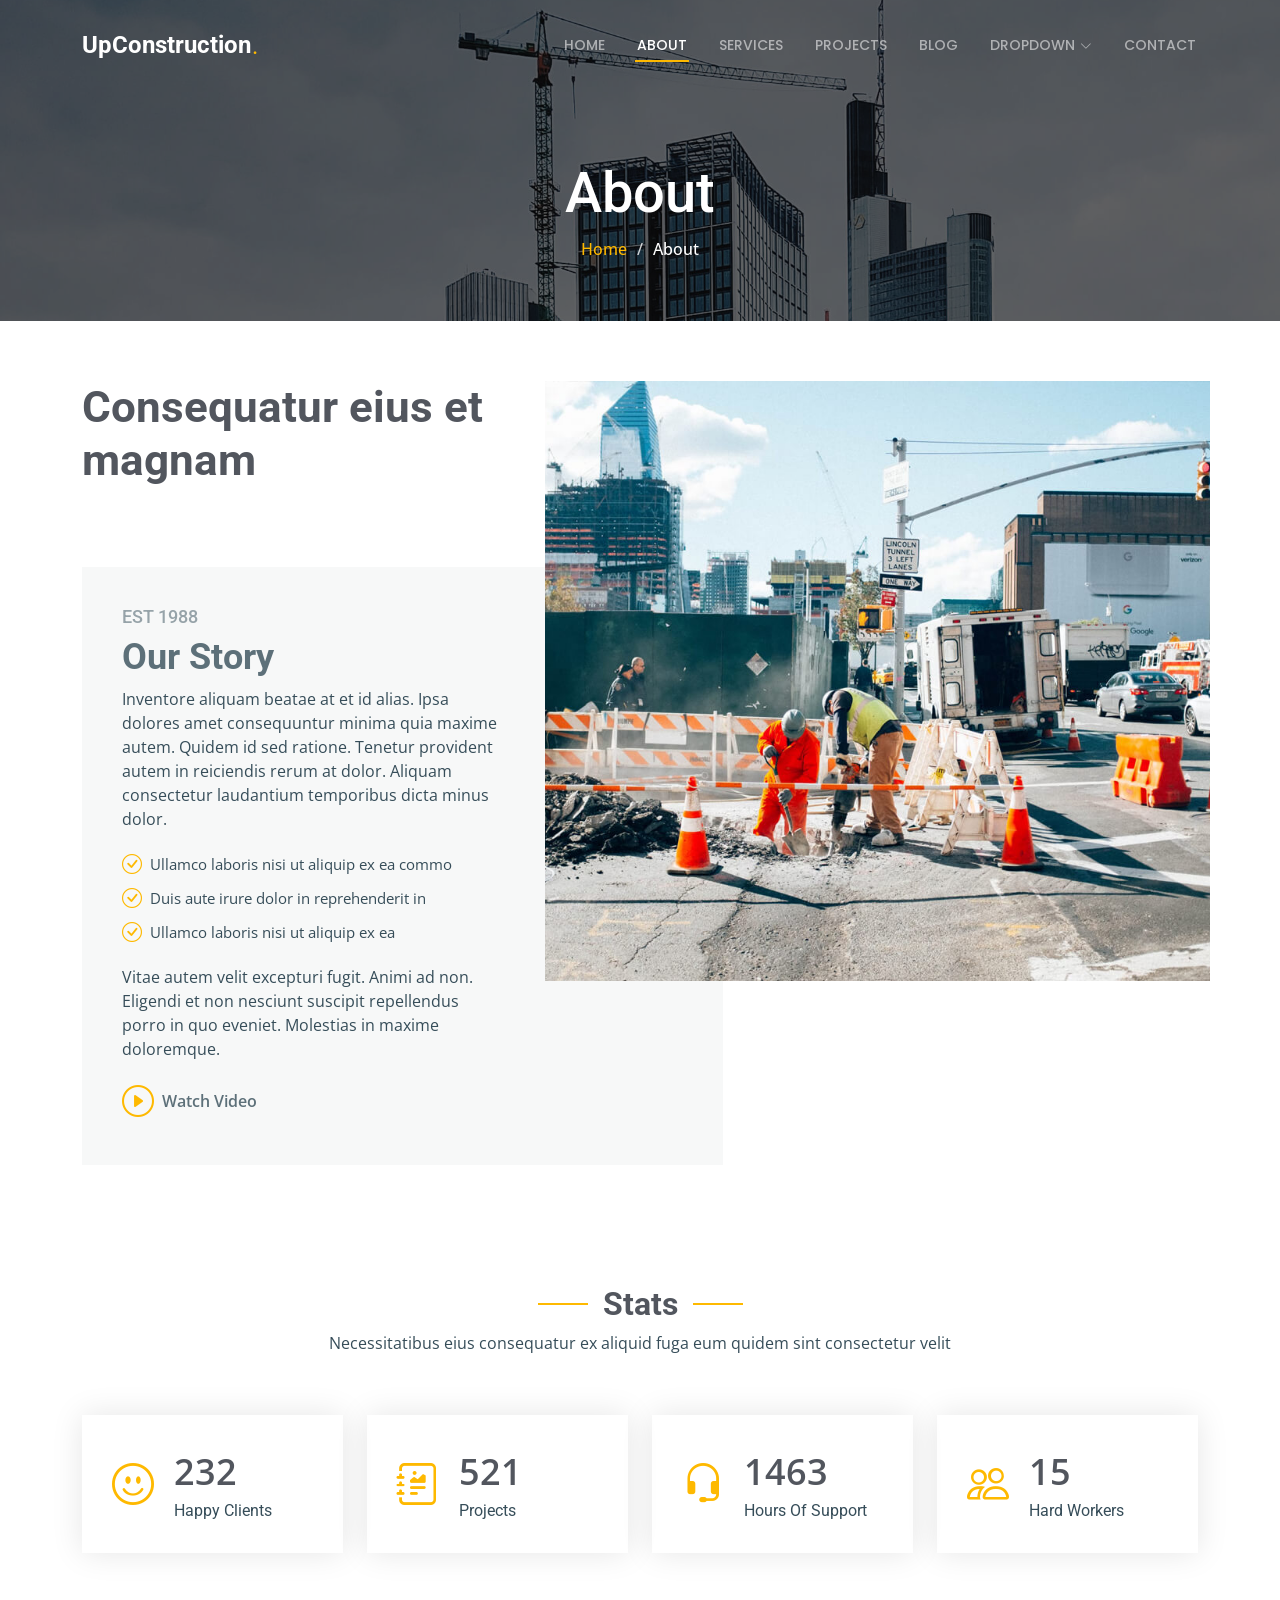
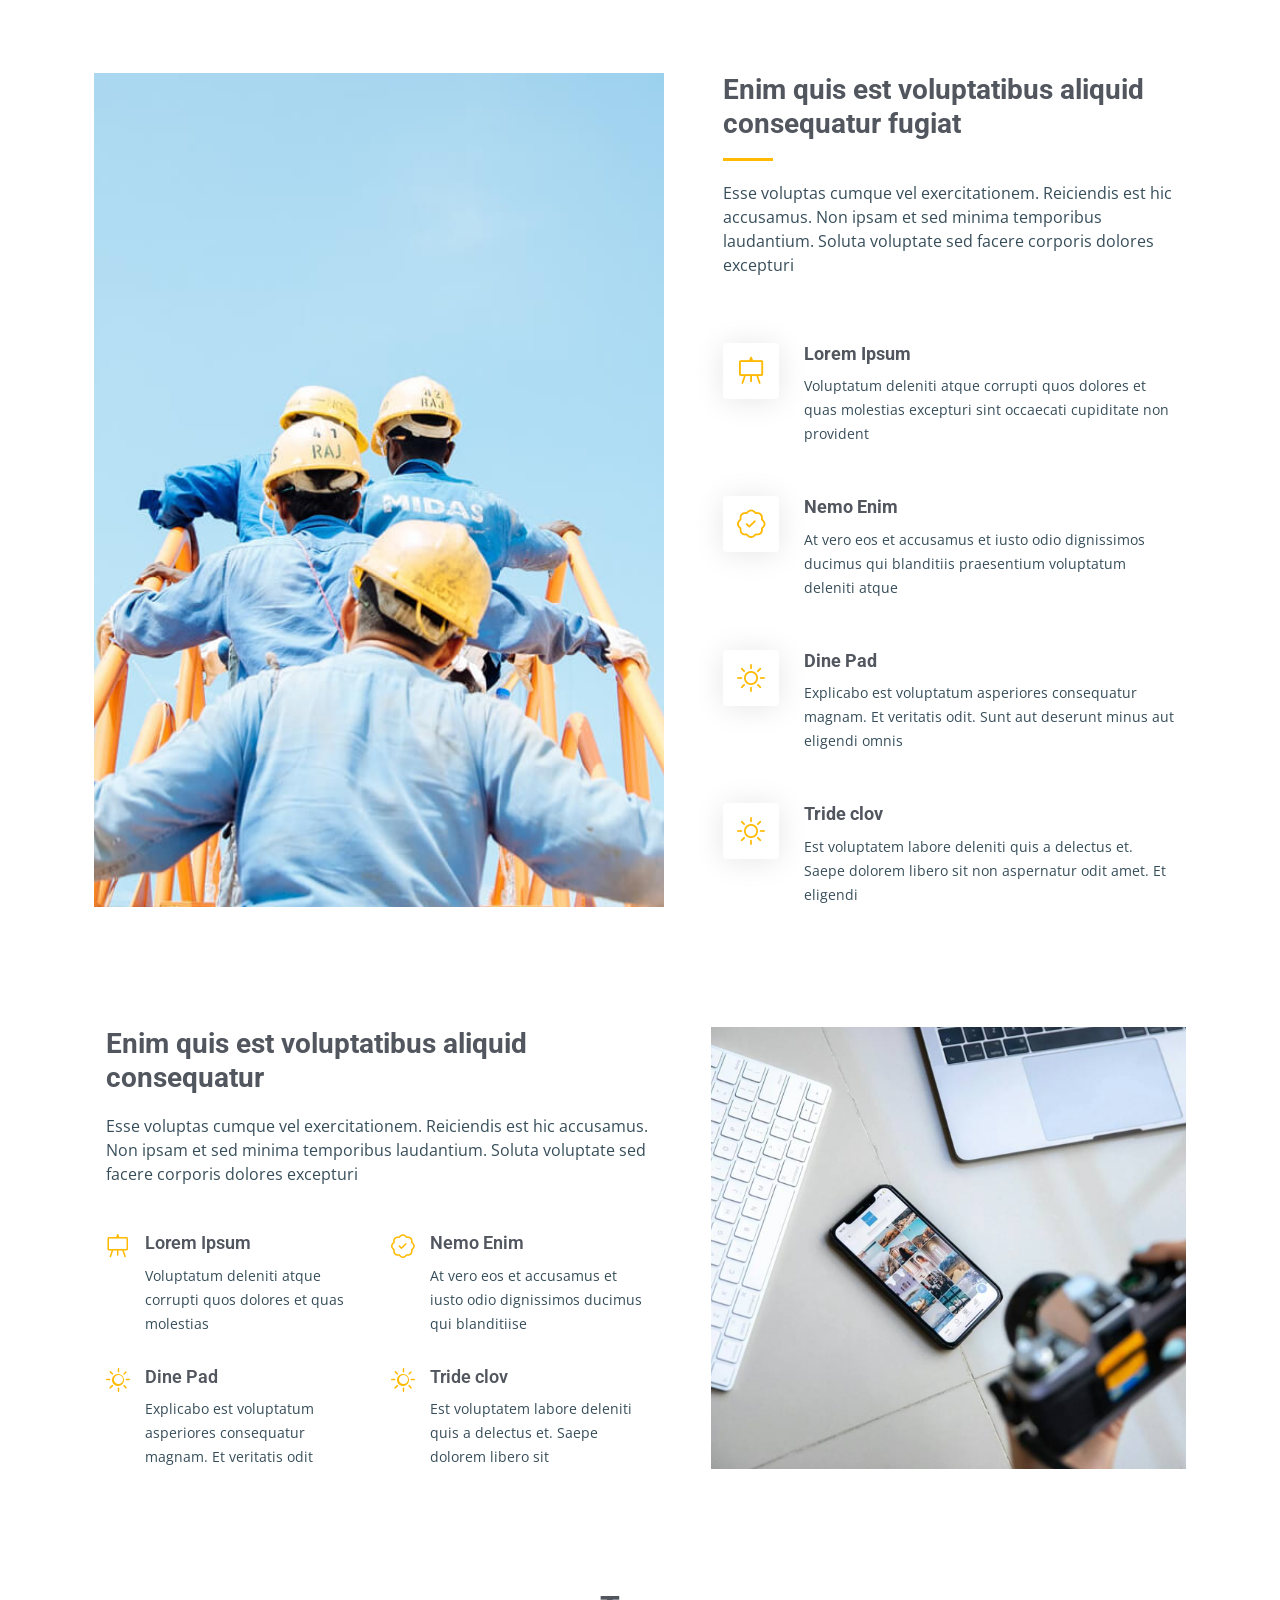
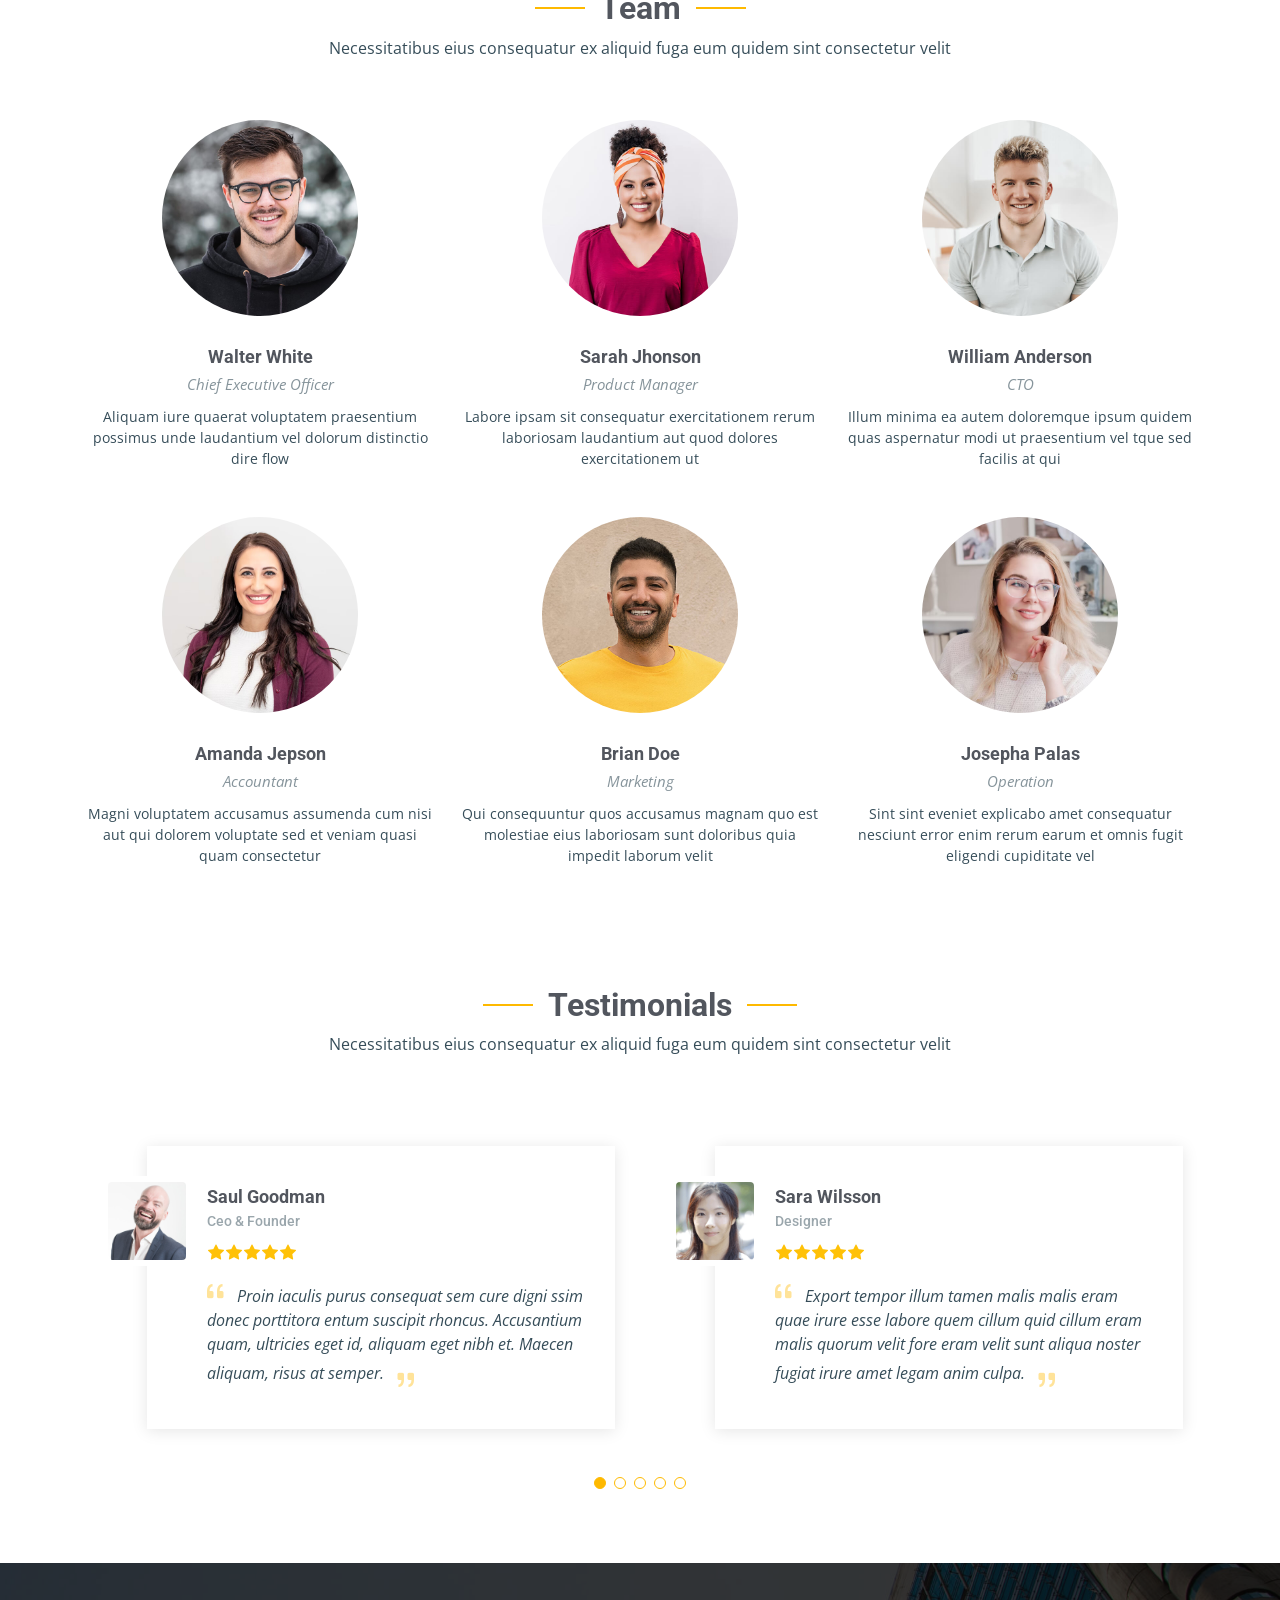
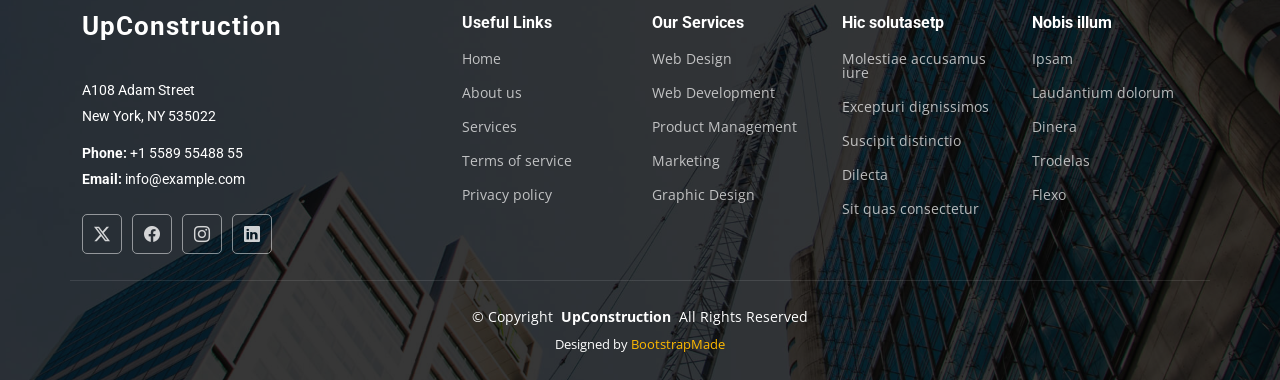
==== about.html @ bf5fe5ff "commit" ====
<!DOCTYPE html>
<html lang="en">

<head>
  <meta charset="utf-8">
  <meta content="width=device-width, initial-scale=1.0" name="viewport">
  <title>About - UpConstruction Bootstrap Template</title>
  <meta name="description" content="">
  <meta name="keywords" content="">

  <!-- Favicons -->
  <link href="assets/img/favicon.png" rel="icon">
  <link href="assets/img/apple-touch-icon.png" rel="apple-touch-icon">

  <!-- Fonts -->
  <link href="https://fonts.googleapis.com" rel="preconnect">
  <link href="https://fonts.gstatic.com" rel="preconnect" crossorigin>
  <link href="https://fonts.googleapis.com/css2?family=Roboto:ital,wght@0,100;0,300;0,400;0,500;0,700;0,900;1,100;1,300;1,400;1,500;1,700;1,900&family=Open+Sans:ital,wght@0,300;0,400;0,500;0,600;0,700;0,800;1,300;1,400;1,500;1,600;1,700;1,800&family=Poppins:ital,wght@0,100;0,200;0,300;0,400;0,500;0,600;0,700;0,800;0,900;1,100;1,200;1,300;1,400;1,500;1,600;1,700;1,800;1,900&display=swap" rel="stylesheet">

  <!-- Vendor CSS Files -->
  <link href="assets/vendor/bootstrap/css/bootstrap.min.css" rel="stylesheet">
  <link href="assets/vendor/bootstrap-icons/bootstrap-icons.css" rel="stylesheet">
  <link href="assets/vendor/aos/aos.css" rel="stylesheet">
  <link href="assets/vendor/fontawesome-free/css/all.min.css" rel="stylesheet">
  <link href="assets/vendor/glightbox/css/glightbox.min.css" rel="stylesheet">
  <link href="assets/vendor/swiper/swiper-bundle.min.css" rel="stylesheet">

  <!-- Main CSS File -->
  <link href="assets/css/main.css" rel="stylesheet">

  <!-- =======================================================
  * Template Name: UpConstruction
  * Template URL: https://bootstrapmade.com/upconstruction-bootstrap-construction-website-template/
  * Updated: Aug 07 2024 with Bootstrap v5.3.3
  * Author: BootstrapMade.com
  * License: https://bootstrapmade.com/license/
  ======================================================== -->
</head>

<body class="about-page">

  <header id="header" class="header d-flex align-items-center fixed-top">
    <div class="container-fluid container-xl position-relative d-flex align-items-center justify-content-between">

      <a href="index.html" class="logo d-flex align-items-center">
        <!-- Uncomment the line below if you also wish to use an image logo -->
        <!-- <img src="assets/img/logo.png" alt=""> -->
        <h1 class="sitename">UpConstruction</h1> <span>.</span>
      </a>

      <nav id="navmenu" class="navmenu">
        <ul>
          <li><a href="index.html">Home</a></li>
          <li><a href="about.html" class="active">About</a></li>
          <li><a href="services.html">Services</a></li>
          <li><a href="projects.html">Projects</a></li>
          <li><a href="blog.html">Blog</a></li>
          <li class="dropdown"><a href="#"><span>Dropdown</span> <i class="bi bi-chevron-down toggle-dropdown"></i></a>
            <ul>
              <li><a href="#">Dropdown 1</a></li>
              <li class="dropdown"><a href="#"><span>Deep Dropdown</span> <i class="bi bi-chevron-down toggle-dropdown"></i></a>
                <ul>
                  <li><a href="#">Deep Dropdown 1</a></li>
                  <li><a href="#">Deep Dropdown 2</a></li>
                  <li><a href="#">Deep Dropdown 3</a></li>
                  <li><a href="#">Deep Dropdown 4</a></li>
                  <li><a href="#">Deep Dropdown 5</a></li>
                </ul>
              </li>
              <li><a href="#">Dropdown 2</a></li>
              <li><a href="#">Dropdown 3</a></li>
              <li><a href="#">Dropdown 4</a></li>
            </ul>
          </li>
          <li><a href="contact.html">Contact</a></li>
        </ul>
        <i class="mobile-nav-toggle d-xl-none bi bi-list"></i>
      </nav>

    </div>
  </header>

  <main class="main">

    <!-- Page Title -->
    <div class="page-title dark-background" style="background-image: url(assets/img/page-title-bg.jpg);">
      <div class="container position-relative">
        <h1>About</h1>
        <nav class="breadcrumbs">
          <ol>
            <li><a href="index.html">Home</a></li>
            <li class="current">About</li>
          </ol>
        </nav>
      </div>
    </div><!-- End Page Title -->

    <!-- About Section -->
    <section id="about" class="about section">

      <div class="container">

        <div class="row position-relative">

          <div class="col-lg-7 about-img" data-aos="zoom-out" data-aos-delay="200"><img src="assets/img/about.jpg"></div>

          <div class="col-lg-7" data-aos="fade-up" data-aos-delay="100">
            <h2 class="inner-title">Consequatur eius et magnam</h2>
            <div class="our-story">
              <h4>Est 1988</h4>
              <h3>Our Story</h3>
              <p>Inventore aliquam beatae at et id alias. Ipsa dolores amet consequuntur minima quia maxime autem. Quidem id sed ratione. Tenetur provident autem in reiciendis rerum at dolor. Aliquam consectetur laudantium temporibus dicta minus dolor.</p>
              <ul>
                <li><i class="bi bi-check-circle"></i> <span>Ullamco laboris nisi ut aliquip ex ea commo</span></li>
                <li><i class="bi bi-check-circle"></i> <span>Duis aute irure dolor in reprehenderit in</span></li>
                <li><i class="bi bi-check-circle"></i> <span>Ullamco laboris nisi ut aliquip ex ea</span></li>
              </ul>
              <p>Vitae autem velit excepturi fugit. Animi ad non. Eligendi et non nesciunt suscipit repellendus porro in quo eveniet. Molestias in maxime doloremque.</p>

              <div class="watch-video d-flex align-items-center position-relative">
                <i class="bi bi-play-circle"></i>
                <a href="https://www.youtube.com/watch?v=Y7f98aduVJ8" class="glightbox stretched-link">Watch Video</a>
              </div>
            </div>
          </div>

        </div>

      </div>

    </section><!-- /About Section -->

    <!-- Stats Counter Section -->
    <section id="stats-counter" class="stats-counter section">

      <!-- Section Title -->
      <div class="container section-title" data-aos="fade-up">
        <h2>Stats</h2>
        <p>Necessitatibus eius consequatur ex aliquid fuga eum quidem sint consectetur velit</p>
      </div><!-- End Section Title -->

      <div class="container" data-aos="fade-up" data-aos-delay="100">

        <div class="row gy-4">

          <div class="col-lg-3 col-md-6">
            <div class="stats-item d-flex align-items-center w-100 h-100">
              <i class="bi bi-emoji-smile color-blue flex-shrink-0"></i>
              <div>
                <span data-purecounter-start="0" data-purecounter-end="232" data-purecounter-duration="1" class="purecounter"></span>
                <p>Happy Clients</p>
              </div>
            </div>
          </div><!-- End Stats Item -->

          <div class="col-lg-3 col-md-6">
            <div class="stats-item d-flex align-items-center w-100 h-100">
              <i class="bi bi-journal-richtext color-orange flex-shrink-0"></i>
              <div>
                <span data-purecounter-start="0" data-purecounter-end="521" data-purecounter-duration="1" class="purecounter"></span>
                <p>Projects</p>
              </div>
            </div>
          </div><!-- End Stats Item -->

          <div class="col-lg-3 col-md-6">
            <div class="stats-item d-flex align-items-center w-100 h-100">
              <i class="bi bi-headset color-green flex-shrink-0"></i>
              <div>
                <span data-purecounter-start="0" data-purecounter-end="1463" data-purecounter-duration="1" class="purecounter"></span>
                <p>Hours Of Support</p>
              </div>
            </div>
          </div><!-- End Stats Item -->

          <div class="col-lg-3 col-md-6">
            <div class="stats-item d-flex align-items-center w-100 h-100">
              <i class="bi bi-people color-pink flex-shrink-0"></i>
              <div>
                <span data-purecounter-start="0" data-purecounter-end="15" data-purecounter-duration="1" class="purecounter"></span>
                <p>Hard Workers</p>
              </div>
            </div>
          </div><!-- End Stats Item -->

        </div>

      </div>

    </section><!-- /Stats Counter Section -->

    <!-- Alt Services Section -->
    <section id="alt-services" class="alt-services section">

      <div class="container">

        <div class="row justify-content-around gy-4">
          <div class="features-image col-lg-6" data-aos="fade-up" data-aos-delay="100"><img src="assets/img/alt-services.jpg" alt=""></div>

          <div class="col-lg-5 d-flex flex-column justify-content-center" data-aos="fade-up" data-aos-delay="200">
            <h3>Enim quis est voluptatibus aliquid consequatur fugiat</h3>
            <p>Esse voluptas cumque vel exercitationem. Reiciendis est hic accusamus. Non ipsam et sed minima temporibus laudantium. Soluta voluptate sed facere corporis dolores excepturi</p>

            <div class="icon-box d-flex position-relative" data-aos="fade-up" data-aos-delay="300">
              <i class="bi bi-easel flex-shrink-0"></i>
              <div>
                <h4><a href="" class="stretched-link">Lorem Ipsum</a></h4>
                <p>Voluptatum deleniti atque corrupti quos dolores et quas molestias excepturi sint occaecati cupiditate non provident</p>
              </div>
            </div><!-- End Icon Box -->

            <div class="icon-box d-flex position-relative" data-aos="fade-up" data-aos-delay="400">
              <i class="bi bi-patch-check flex-shrink-0"></i>
              <div>
                <h4><a href="" class="stretched-link">Nemo Enim</a></h4>
                <p>At vero eos et accusamus et iusto odio dignissimos ducimus qui blanditiis praesentium voluptatum deleniti atque</p>
              </div>
            </div><!-- End Icon Box -->

            <div class="icon-box d-flex position-relative" data-aos="fade-up" data-aos-delay="500">
              <i class="bi bi-brightness-high flex-shrink-0"></i>
              <div>
                <h4><a href="" class="stretched-link">Dine Pad</a></h4>
                <p>Explicabo est voluptatum asperiores consequatur magnam. Et veritatis odit. Sunt aut deserunt minus aut eligendi omnis</p>
              </div>
            </div><!-- End Icon Box -->

            <div class="icon-box d-flex position-relative" data-aos="fade-up" data-aos-delay="600">
              <i class="bi bi-brightness-high flex-shrink-0"></i>
              <div>
                <h4><a href="" class="stretched-link">Tride clov</a></h4>
                <p>Est voluptatem labore deleniti quis a delectus et. Saepe dolorem libero sit non aspernatur odit amet. Et eligendi</p>
              </div>
            </div><!-- End Icon Box -->

          </div>
        </div>

      </div>

    </section><!-- /Alt Services Section -->

    <!-- Alt Services 2 Section -->
    <section id="alt-services-2" class="alt-services-2 section">

      <div class="container">

        <div class="row justify-content-around gy-4">

          <div class="col-lg-6 d-flex flex-column justify-content-center order-2 order-lg-1" data-aos="fade-up" data-aos-delay="100">
            <h3>Enim quis est voluptatibus aliquid consequatur</h3>
            <p>Esse voluptas cumque vel exercitationem. Reiciendis est hic accusamus. Non ipsam et sed minima temporibus laudantium. Soluta voluptate sed facere corporis dolores excepturi</p>

            <div class="row">

              <div class="col-lg-6 icon-box d-flex">
                <i class="bi bi-easel flex-shrink-0"></i>
                <div>
                  <h4>Lorem Ipsum</h4>
                  <p>Voluptatum deleniti atque corrupti quos dolores et quas molestias </p>
                </div>
              </div><!-- End Icon Box -->

              <div class="col-lg-6 icon-box d-flex">
                <i class="bi bi-patch-check flex-shrink-0"></i>
                <div>
                  <h4>Nemo Enim</h4>
                  <p>At vero eos et accusamus et iusto odio dignissimos ducimus qui blanditiise</p>
                </div>
              </div><!-- End Icon Box -->

              <div class="col-lg-6 icon-box d-flex">
                <i class="bi bi-brightness-high flex-shrink-0"></i>
                <div>
                  <h4>Dine Pad</h4>
                  <p>Explicabo est voluptatum asperiores consequatur magnam. Et veritatis odit</p>
                </div>
              </div><!-- End Icon Box -->

              <div class="col-lg-6 icon-box d-flex">
                <i class="bi bi-brightness-high flex-shrink-0"></i>
                <div>
                  <h4>Tride clov</h4>
                  <p>Est voluptatem labore deleniti quis a delectus et. Saepe dolorem libero sit</p>
                </div>
              </div><!-- End Icon Box -->

            </div>

          </div>

          <div class="features-image col-lg-5 order-1 order-lg-2" data-aos="fade-up" data-aos-delay="200">
            <img src="assets/img/features-3-2.jpg" alt="">
          </div>

        </div>

      </div>

    </section><!-- /Alt Services 2 Section -->

    <!-- Team Section -->
    <section id="team" class="team section">

      <!-- Section Title -->
      <div class="container section-title" data-aos="fade-up">
        <h2>Team</h2>
        <p>Necessitatibus eius consequatur ex aliquid fuga eum quidem sint consectetur velit</p>
      </div><!-- End Section Title -->

      <div class="container">

        <div class="row gy-5">

          <div class="col-lg-4 col-md-6 member" data-aos="fade-up" data-aos-delay="100">
            <div class="member-img">
              <img src="assets/img/team/team-1.jpg" class="img-fluid" alt="">
              <div class="social">
                <a href="#"><i class="bi bi-twitter-x"></i></a>
                <a href="#"><i class="bi bi-facebook"></i></a>
                <a href="#"><i class="bi bi-instagram"></i></a>
                <a href="#"><i class="bi bi-linkedin"></i></a>
              </div>
            </div>
            <div class="member-info text-center">
              <h4>Walter White</h4>
              <span>Chief Executive Officer</span>
              <p>Aliquam iure quaerat voluptatem praesentium possimus unde laudantium vel dolorum distinctio dire flow</p>
            </div>
          </div><!-- End Team Member -->

          <div class="col-lg-4 col-md-6 member" data-aos="fade-up" data-aos-delay="200">
            <div class="member-img">
              <img src="assets/img/team/team-2.jpg" class="img-fluid" alt="">
              <div class="social">
                <a href="#"><i class="bi bi-twitter-x"></i></a>
                <a href="#"><i class="bi bi-facebook"></i></a>
                <a href="#"><i class="bi bi-instagram"></i></a>
                <a href="#"><i class="bi bi-linkedin"></i></a>
              </div>
            </div>
            <div class="member-info text-center">
              <h4>Sarah Jhonson</h4>
              <span>Product Manager</span>
              <p>Labore ipsam sit consequatur exercitationem rerum laboriosam laudantium aut quod dolores exercitationem ut</p>
            </div>
          </div><!-- End Team Member -->

          <div class="col-lg-4 col-md-6 member" data-aos="fade-up" data-aos-delay="300">
            <div class="member-img">
              <img src="assets/img/team/team-3.jpg" class="img-fluid" alt="">
              <div class="social">
                <a href="#"><i class="bi bi-twitter-x"></i></a>
                <a href="#"><i class="bi bi-facebook"></i></a>
                <a href="#"><i class="bi bi-instagram"></i></a>
                <a href="#"><i class="bi bi-linkedin"></i></a>
              </div>
            </div>
            <div class="member-info text-center">
              <h4>William Anderson</h4>
              <span>CTO</span>
              <p>Illum minima ea autem doloremque ipsum quidem quas aspernatur modi ut praesentium vel tque sed facilis at qui</p>
            </div>
          </div><!-- End Team Member -->

          <div class="col-lg-4 col-md-6 member" data-aos="fade-up" data-aos-delay="400">
            <div class="member-img">
              <img src="assets/img/team/team-4.jpg" class="img-fluid" alt="">
              <div class="social">
                <a href="#"><i class="bi bi-twitter-x"></i></a>
                <a href="#"><i class="bi bi-facebook"></i></a>
                <a href="#"><i class="bi bi-instagram"></i></a>
                <a href="#"><i class="bi bi-linkedin"></i></a>
              </div>
            </div>
            <div class="member-info text-center">
              <h4>Amanda Jepson</h4>
              <span>Accountant</span>
              <p>Magni voluptatem accusamus assumenda cum nisi aut qui dolorem voluptate sed et veniam quasi quam consectetur</p>
            </div>
          </div><!-- End Team Member -->

          <div class="col-lg-4 col-md-6 member" data-aos="fade-up" data-aos-delay="500">
            <div class="member-img">
              <img src="assets/img/team/team-5.jpg" class="img-fluid" alt="">
              <div class="social">
                <a href="#"><i class="bi bi-twitter-x"></i></a>
                <a href="#"><i class="bi bi-facebook"></i></a>
                <a href="#"><i class="bi bi-instagram"></i></a>
                <a href="#"><i class="bi bi-linkedin"></i></a>
              </div>
            </div>
            <div class="member-info text-center">
              <h4>Brian Doe</h4>
              <span>Marketing</span>
              <p>Qui consequuntur quos accusamus magnam quo est molestiae eius laboriosam sunt doloribus quia impedit laborum velit</p>
            </div>
          </div><!-- End Team Member -->

          <div class="col-lg-4 col-md-6 member" data-aos="fade-up" data-aos-delay="600">
            <div class="member-img">
              <img src="assets/img/team/team-6.jpg" class="img-fluid" alt="">
              <div class="social">
                <a href="#"><i class="bi bi-twitter-x"></i></a>
                <a href="#"><i class="bi bi-facebook"></i></a>
                <a href="#"><i class="bi bi-instagram"></i></a>
                <a href="#"><i class="bi bi-linkedin"></i></a>
              </div>
            </div>
            <div class="member-info text-center">
              <h4>Josepha Palas</h4>
              <span>Operation</span>
              <p>Sint sint eveniet explicabo amet consequatur nesciunt error enim rerum earum et omnis fugit eligendi cupiditate vel</p>
            </div>
          </div><!-- End Team Member -->

        </div>

      </div>

    </section><!-- /Team Section -->

    <!-- Testimonials Section -->
    <section id="testimonials" class="testimonials section">

      <!-- Section Title -->
      <div class="container section-title" data-aos="fade-up">
        <h2>Testimonials</h2>
        <p>Necessitatibus eius consequatur ex aliquid fuga eum quidem sint consectetur velit</p>
      </div><!-- End Section Title -->

      <div class="container" data-aos="fade-up" data-aos-delay="100">

        <div class="swiper init-swiper">
          <script type="application/json" class="swiper-config">
            {
              "loop": true,
              "speed": 600,
              "autoplay": {
                "delay": 5000
              },
              "slidesPerView": "auto",
              "pagination": {
                "el": ".swiper-pagination",
                "type": "bullets",
                "clickable": true
              },
              "breakpoints": {
                "320": {
                  "slidesPerView": 1,
                  "spaceBetween": 40
                },
                "1200": {
                  "slidesPerView": 2,
                  "spaceBetween": 20
                }
              }
            }
          </script>
          <div class="swiper-wrapper">

            <div class="swiper-slide">
              <div class="testimonial-wrap">
                <div class="testimonial-item">
                  <img src="assets/img/testimonials/testimonials-1.jpg" class="testimonial-img" alt="">
                  <h3>Saul Goodman</h3>
                  <h4>Ceo &amp; Founder</h4>
                  <div class="stars">
                    <i class="bi bi-star-fill"></i><i class="bi bi-star-fill"></i><i class="bi bi-star-fill"></i><i class="bi bi-star-fill"></i><i class="bi bi-star-fill"></i>
                  </div>
                  <p>
                    <i class="bi bi-quote quote-icon-left"></i>
                    <span>Proin iaculis purus consequat sem cure digni ssim donec porttitora entum suscipit rhoncus. Accusantium quam, ultricies eget id, aliquam eget nibh et. Maecen aliquam, risus at semper.</span>
                    <i class="bi bi-quote quote-icon-right"></i>
                  </p>
                </div>
              </div>
            </div><!-- End testimonial item -->

            <div class="swiper-slide">
              <div class="testimonial-wrap">
                <div class="testimonial-item">
                  <img src="assets/img/testimonials/testimonials-2.jpg" class="testimonial-img" alt="">
                  <h3>Sara Wilsson</h3>
                  <h4>Designer</h4>
                  <div class="stars">
                    <i class="bi bi-star-fill"></i><i class="bi bi-star-fill"></i><i class="bi bi-star-fill"></i><i class="bi bi-star-fill"></i><i class="bi bi-star-fill"></i>
                  </div>
                  <p>
                    <i class="bi bi-quote quote-icon-left"></i>
                    <span>Export tempor illum tamen malis malis eram quae irure esse labore quem cillum quid cillum eram malis quorum velit fore eram velit sunt aliqua noster fugiat irure amet legam anim culpa.</span>
                    <i class="bi bi-quote quote-icon-right"></i>
                  </p>
                </div>
              </div>
            </div><!-- End testimonial item -->

            <div class="swiper-slide">
              <div class="testimonial-wrap">
                <div class="testimonial-item">
                  <img src="assets/img/testimonials/testimonials-3.jpg" class="testimonial-img" alt="">
                  <h3>Jena Karlis</h3>
                  <h4>Store Owner</h4>
                  <div class="stars">
                    <i class="bi bi-star-fill"></i><i class="bi bi-star-fill"></i><i class="bi bi-star-fill"></i><i class="bi bi-star-fill"></i><i class="bi bi-star-fill"></i>
                  </div>
                  <p>
                    <i class="bi bi-quote quote-icon-left"></i>
                    <span>Enim nisi quem export duis labore cillum quae magna enim sint quorum nulla quem veniam duis minim tempor labore quem eram duis noster aute amet eram fore quis sint minim.</span>
                    <i class="bi bi-quote quote-icon-right"></i>
                  </p>
                </div>
              </div>
            </div><!-- End testimonial item -->

            <div class="swiper-slide">
              <div class="testimonial-wrap">
                <div class="testimonial-item">
                  <img src="assets/img/testimonials/testimonials-4.jpg" class="testimonial-img" alt="">
                  <h3>Matt Brandon</h3>
                  <h4>Freelancer</h4>
                  <div class="stars">
                    <i class="bi bi-star-fill"></i><i class="bi bi-star-fill"></i><i class="bi bi-star-fill"></i><i class="bi bi-star-fill"></i><i class="bi bi-star-fill"></i>
                  </div>
                  <p>
                    <i class="bi bi-quote quote-icon-left"></i>
                    <span>Fugiat enim eram quae cillum dolore dolor amet nulla culpa multos export minim fugiat minim velit minim dolor enim duis veniam ipsum anim magna sunt elit fore quem dolore labore illum veniam.</span>
                    <i class="bi bi-quote quote-icon-right"></i>
                  </p>
                </div>
              </div>
            </div><!-- End testimonial item -->

            <div class="swiper-slide">
              <div class="testimonial-wrap">
                <div class="testimonial-item">
                  <img src="assets/img/testimonials/testimonials-5.jpg" class="testimonial-img" alt="">
                  <h3>John Larson</h3>
                  <h4>Entrepreneur</h4>
                  <div class="stars">
                    <i class="bi bi-star-fill"></i><i class="bi bi-star-fill"></i><i class="bi bi-star-fill"></i><i class="bi bi-star-fill"></i><i class="bi bi-star-fill"></i>
                  </div>
                  <p>
                    <i class="bi bi-quote quote-icon-left"></i>
                    <span>Quis quorum aliqua sint quem legam fore sunt eram irure aliqua veniam tempor noster veniam enim culpa labore duis sunt culpa nulla illum cillum fugiat legam esse veniam culpa fore nisi cillum quid.</span>
                    <i class="bi bi-quote quote-icon-right"></i>
                  </p>
                </div>
              </div>
            </div><!-- End testimonial item -->

          </div>
          <div class="swiper-pagination"></div>
        </div>

      </div>

    </section><!-- /Testimonials Section -->

  </main>

  <footer id="footer" class="footer dark-background">

    <div class="container footer-top">
      <div class="row gy-4">
        <div class="col-lg-4 col-md-6 footer-about">
          <a href="index.html" class="logo d-flex align-items-center">
            <span class="sitename">UpConstruction</span>
          </a>
          <div class="footer-contact pt-3">
            <p>A108 Adam Street</p>
            <p>New York, NY 535022</p>
            <p class="mt-3"><strong>Phone:</strong> <span>+1 5589 55488 55</span></p>
            <p><strong>Email:</strong> <span>info@example.com</span></p>
          </div>
          <div class="social-links d-flex mt-4">
            <a href=""><i class="bi bi-twitter-x"></i></a>
            <a href=""><i class="bi bi-facebook"></i></a>
            <a href=""><i class="bi bi-instagram"></i></a>
            <a href=""><i class="bi bi-linkedin"></i></a>
          </div>
        </div>

        <div class="col-lg-2 col-md-3 footer-links">
          <h4>Useful Links</h4>
          <ul>
            <li><a href="#">Home</a></li>
            <li><a href="#">About us</a></li>
            <li><a href="#">Services</a></li>
            <li><a href="#">Terms of service</a></li>
            <li><a href="#">Privacy policy</a></li>
          </ul>
        </div>

        <div class="col-lg-2 col-md-3 footer-links">
          <h4>Our Services</h4>
          <ul>
            <li><a href="#">Web Design</a></li>
            <li><a href="#">Web Development</a></li>
            <li><a href="#">Product Management</a></li>
            <li><a href="#">Marketing</a></li>
            <li><a href="#">Graphic Design</a></li>
          </ul>
        </div>

        <div class="col-lg-2 col-md-3 footer-links">
          <h4>Hic solutasetp</h4>
          <ul>
            <li><a href="#">Molestiae accusamus iure</a></li>
            <li><a href="#">Excepturi dignissimos</a></li>
            <li><a href="#">Suscipit distinctio</a></li>
            <li><a href="#">Dilecta</a></li>
            <li><a href="#">Sit quas consectetur</a></li>
          </ul>
        </div>

        <div class="col-lg-2 col-md-3 footer-links">
          <h4>Nobis illum</h4>
          <ul>
            <li><a href="#">Ipsam</a></li>
            <li><a href="#">Laudantium dolorum</a></li>
            <li><a href="#">Dinera</a></li>
            <li><a href="#">Trodelas</a></li>
            <li><a href="#">Flexo</a></li>
          </ul>
        </div>

      </div>
    </div>

    <div class="container copyright text-center mt-4">
      <p>© <span>Copyright</span> <strong class="px-1 sitename">UpConstruction</strong> <span>All Rights Reserved</span></p>
      <div class="credits">
        <!-- All the links in the footer should remain intact. -->
        <!-- You can delete the links only if you've purchased the pro version. -->
        <!-- Licensing information: https://bootstrapmade.com/license/ -->
        <!-- Purchase the pro version with working PHP/AJAX contact form: [buy-url] -->
        Designed by <a href="https://bootstrapmade.com/">BootstrapMade</a>
      </div>
    </div>

  </footer>

  <!-- Scroll Top -->
  <a href="#" id="scroll-top" class="scroll-top d-flex align-items-center justify-content-center"><i class="bi bi-arrow-up-short"></i></a>

  <!-- Preloader -->
  <div id="preloader"></div>

  <!-- Vendor JS Files -->
  <script src="assets/vendor/bootstrap/js/bootstrap.bundle.min.js"></script>
  <script src="assets/vendor/php-email-form/validate.js"></script>
  <script src="assets/vendor/aos/aos.js"></script>
  <script src="assets/vendor/glightbox/js/glightbox.min.js"></script>
  <script src="assets/vendor/imagesloaded/imagesloaded.pkgd.min.js"></script>
  <script src="assets/vendor/isotope-layout/isotope.pkgd.min.js"></script>
  <script src="assets/vendor/swiper/swiper-bundle.min.js"></script>
  <script src="assets/vendor/purecounter/purecounter_vanilla.js"></script>

  <!-- Main JS File -->
  <script src="assets/js/main.js"></script>

</body>

</html>
---- assets/css/main.css ----
/**
* Template Name: UpConstruction
* Template URL: https://bootstrapmade.com/upconstruction-bootstrap-construction-website-template/
* Updated: Aug 07 2024 with Bootstrap v5.3.3
* Author: BootstrapMade.com
* License: https://bootstrapmade.com/license/
*/

/*--------------------------------------------------------------
# Font & Color Variables
# Help: https://bootstrapmade.com/color-system/
--------------------------------------------------------------*/
/* Fonts */
:root {
  --default-font: "Open Sans",  system-ui, -apple-system, "Segoe UI", Roboto, "Helvetica Neue", Arial, "Noto Sans", "Liberation Sans", sans-serif, "Apple Color Emoji", "Segoe UI Emoji", "Segoe UI Symbol", "Noto Color Emoji";
  --heading-font: "Roboto",  sans-serif;
  --nav-font: "Poppins",  sans-serif;
}

/* Global Colors - The following color variables are used throughout the website. Updating them here will change the color scheme of the entire website */
:root { 
  --background-color: #ffffff; /* Background color for the entire website, including individual sections */
  --default-color: #364d59; /* Default color used for the majority of the text content across the entire website */
  --heading-color: #52565e; /* Color for headings, subheadings and title throughout the website */
  --accent-color: #feb900; /* Accent color that represents your brand on the website. It's used for buttons, links, and other elements that need to stand out */
  --surface-color: #ffffff; /* The surface color is used as a background of boxed elements within sections, such as cards, icon boxes, or other elements that require a visual separation from the global background. */
  --contrast-color: #ffffff; /* Contrast color for text, ensuring readability against backgrounds of accent, heading, or default colors. */
}

/* Nav Menu Colors - The following color variables are used specifically for the navigation menu. They are separate from the global colors to allow for more customization options */
:root {
  --nav-color: rgba(255, 255, 255, 0.55);  /* The default color of the main navmenu links */
  --nav-hover-color: #ffffff; /* Applied to main navmenu links when they are hovered over or active */
  --nav-mobile-background-color: #ffffff; /* Used as the background color for mobile navigation menu */
  --nav-dropdown-background-color: #ffffff; /* Used as the background color for dropdown items that appear when hovering over primary navigation items */
  --nav-dropdown-color: #212529; /* Used for navigation links of the dropdown items in the navigation menu. */
  --nav-dropdown-hover-color: #feb900; /* Similar to --nav-hover-color, this color is applied to dropdown navigation links when they are hovered over. */
}

/* Color Presets - These classes override global colors when applied to any section or element, providing reuse of the sam color scheme. */

.light-background {
  --background-color: #f4f7f6;
  --surface-color: #ffffff;
}

.dark-background {
  --background-color: #060606;
  --default-color: #ffffff;
  --heading-color: #ffffff;
  --surface-color: #252525;
  --contrast-color: #ffffff;
}

/* Smooth scroll */
:root {
  scroll-behavior: smooth;
}

/*--------------------------------------------------------------
# General Styling & Shared Classes
--------------------------------------------------------------*/
body {
  color: var(--default-color);
  background-color: var(--background-color);
  font-family: var(--default-font);
}

a {
  color: var(--accent-color);
  text-decoration: none;
  transition: 0.3s;
}

a:hover {
  color: color-mix(in srgb, var(--accent-color), transparent 25%);
  text-decoration: none;
}

h1,
h2,
h3,
h4,
h5,
h6 {
  color: var(--heading-color);
  font-family: var(--heading-font);
}

/* PHP Email Form Messages
------------------------------*/
.php-email-form .error-message {
  display: none;
  background: #df1529;
  color: #ffffff;
  text-align: left;
  padding: 15px;
  margin-bottom: 24px;
  font-weight: 600;
}

.php-email-form .sent-message {
  display: none;
  color: #ffffff;
  background: #059652;
  text-align: center;
  padding: 15px;
  margin-bottom: 24px;
  font-weight: 600;
}

.php-email-form .loading {
  display: none;
  background: var(--surface-color);
  text-align: center;
  padding: 15px;
  margin-bottom: 24px;
}

.php-email-form .loading:before {
  content: "";
  display: inline-block;
  border-radius: 50%;
  width: 24px;
  height: 24px;
  margin: 0 10px -6px 0;
  border: 3px solid var(--accent-color);
  border-top-color: var(--surface-color);
  animation: php-email-form-loading 1s linear infinite;
}

@keyframes php-email-form-loading {
  0% {
    transform: rotate(0deg);
  }

  100% {
    transform: rotate(360deg);
  }
}

/*--------------------------------------------------------------
# Global Header
--------------------------------------------------------------*/
.header {
  --background-color: rgba(255, 255, 255, 0);
  --default-color: #ffffff;
  --heading-color: #ffffff;
  color: var(--default-color);
  background-color: var(--background-color);
  padding: 20px 0;
  transition: all 0.5s;
  z-index: 997;
}

.header .logo img {
  max-height: 32px;
  margin-right: 8px;
}

.header .logo h1 {
  font-size: 24px;
  margin: 0;
  font-weight: 700;
  color: var(--heading-color);
}

.header .logo span {
  font-size: 24px;
  padding-left: 1px;
  font-family: var(--heading-font);
  color: var(--color-primary);
}

.scrolled .header {
  box-shadow: 0px 0 18px rgba(0, 0, 0, 0.1);
}

/* Global Header on Scroll
------------------------------*/
.scrolled .header {
  --background-color: rgba(255, 255, 255, 0.95);
  --heading-color: #3c3c3c;
  --nav-color: #3c3c3c;
  --nav-hover-color: #3c3c3c;
}

/*--------------------------------------------------------------
# Navigation Menu
--------------------------------------------------------------*/
/* Desktop Navigation */
@media (min-width: 1200px) {
  .navmenu {
    padding: 0;
  }

  .navmenu ul {
    margin: 0;
    padding: 0;
    display: flex;
    list-style: none;
    align-items: center;
  }

  .navmenu li {
    position: relative;
  }

  .navmenu>ul>li {
    white-space: nowrap;
    padding: 15px 14px;
  }

  .navmenu>ul>li:last-child {
    padding-right: 0;
  }

  .navmenu a,
  .navmenu a:focus {
    color: var(--nav-color);
    font-size: 14px;
    padding: 0 2px;
    font-family: var(--nav-font);
    font-weight: 500;
    display: flex;
    align-items: center;
    justify-content: space-between;
    white-space: nowrap;
    transition: 0.3s;
    position: relative;
    text-transform: uppercase;
  }

  .navmenu a i,
  .navmenu a:focus i {
    font-size: 12px;
    line-height: 0;
    margin-left: 5px;
    transition: 0.3s;
  }

  .navmenu>ul>li>a:before {
    content: "";
    position: absolute;
    height: 2px;
    bottom: -6px;
    left: 0;
    background-color: var(--accent-color);
    visibility: hidden;
    width: 0px;
    transition: all 0.3s ease-in-out 0s;
  }

  .navmenu a:hover:before,
  .navmenu li:hover>a:before,
  .navmenu .active:before {
    visibility: visible;
    width: 100%;
  }

  .navmenu li:hover>a,
  .navmenu .active,
  .navmenu .active:focus {
    color: var(--nav-hover-color);
  }

  .navmenu .dropdown ul {
    margin: 0;
    padding: 10px 0;
    background: var(--nav-dropdown-background-color);
    display: block;
    position: absolute;
    visibility: hidden;
    left: 14px;
    top: 130%;
    opacity: 0;
    transition: 0.3s;
    border-radius: 4px;
    z-index: 99;
    box-shadow: 0px 0px 30px rgba(0, 0, 0, 0.1);
  }

  .navmenu .dropdown ul li {
    min-width: 200px;
  }

  .navmenu .dropdown ul a {
    padding: 10px 20px;
    font-size: 15px;
    text-transform: none;
    font-weight: 400;
    color: var(--nav-dropdown-color);
  }

  .navmenu .dropdown ul a i {
    font-size: 12px;
  }

  .navmenu .dropdown ul a:hover,
  .navmenu .dropdown ul .active:hover,
  .navmenu .dropdown ul li:hover>a {
    color: var(--nav-dropdown-hover-color);
  }

  .navmenu .dropdown:hover>ul {
    opacity: 1;
    top: 100%;
    visibility: visible;
  }

  .navmenu .dropdown .dropdown ul {
    top: 0;
    left: -90%;
    visibility: hidden;
  }

  .navmenu .dropdown .dropdown:hover>ul {
    opacity: 1;
    top: 0;
    left: -100%;
    visibility: visible;
  }
}

/* Mobile Navigation */
@media (max-width: 1199px) {
  .mobile-nav-toggle {
    color: var(--nav-color);
    font-size: 28px;
    line-height: 0;
    margin-right: 10px;
    cursor: pointer;
    transition: color 0.3s;
  }

  .navmenu {
    padding: 0;
    z-index: 9997;
  }

  .navmenu ul {
    display: none;
    list-style: none;
    position: absolute;
    inset: 60px 20px 20px 20px;
    padding: 10px 0;
    margin: 0;
    border-radius: 6px;
    background-color: var(--nav-mobile-background-color);
    border: 1px solid color-mix(in srgb, var(--default-color), transparent 90%);
    box-shadow: none;
    overflow-y: auto;
    transition: 0.3s;
    z-index: 9998;
  }

  .navmenu a,
  .navmenu a:focus {
    color: var(--nav-dropdown-color);
    padding: 10px 20px;
    font-family: var(--nav-font);
    font-size: 17px;
    font-weight: 500;
    display: flex;
    align-items: center;
    justify-content: space-between;
    white-space: nowrap;
    transition: 0.3s;
  }

  .navmenu a i,
  .navmenu a:focus i {
    font-size: 12px;
    line-height: 0;
    margin-left: 5px;
    width: 30px;
    height: 30px;
    display: flex;
    align-items: center;
    justify-content: center;
    border-radius: 50%;
    transition: 0.3s;
    background-color: color-mix(in srgb, var(--accent-color), transparent 90%);
  }

  .navmenu a i:hover,
  .navmenu a:focus i:hover {
    background-color: var(--accent-color);
    color: var(--contrast-color);
  }

  .navmenu a:hover,
  .navmenu .active,
  .navmenu .active:focus {
    color: var(--nav-dropdown-hover-color);
  }

  .navmenu .active i,
  .navmenu .active:focus i {
    background-color: var(--accent-color);
    color: var(--contrast-color);
    transform: rotate(180deg);
  }

  .navmenu .dropdown ul {
    position: static;
    display: none;
    z-index: 99;
    padding: 10px 0;
    margin: 10px 20px;
    background-color: var(--nav-dropdown-background-color);
    transition: all 0.5s ease-in-out;
  }

  .navmenu .dropdown ul ul {
    background-color: rgba(33, 37, 41, 0.1);
  }

  .navmenu .dropdown>.dropdown-active {
    display: block;
    background-color: rgba(33, 37, 41, 0.03);
  }

  .mobile-nav-active {
    overflow: hidden;
  }

  .mobile-nav-active .mobile-nav-toggle {
    color: #fff;
    position: absolute;
    font-size: 32px;
    top: 15px;
    right: 15px;
    margin-right: 0;
    z-index: 9999;
  }

  .mobile-nav-active .navmenu {
    position: fixed;
    overflow: hidden;
    inset: 0;
    background: rgba(33, 37, 41, 0.8);
    transition: 0.3s;
  }

  .mobile-nav-active .navmenu>ul {
    display: block;
  }
}

/*--------------------------------------------------------------
# Global Footer
--------------------------------------------------------------*/
.footer {
  color: var(--default-color);
  background-color: var(--background-color);
  background: url("../img/footer-bg.jpg") top center no-repeat;
  background-size: cover;
  font-size: 14px;
  position: relative;
}

.footer .container {
  position: relative;
}

.footer:before {
  content: "";
  background: color-mix(in srgb, var(--background-color), transparent 20%);
  position: absolute;
  inset: 0;
}

.footer .footer-top {
  padding-top: 50px;
}

.footer .footer-about .logo {
  line-height: 1;
  margin-bottom: 25px;
}

.footer .footer-about .logo img {
  max-height: 40px;
  margin-right: 6px;
}

.footer .footer-about .logo span {
  color: var(--heading-color);
  font-family: var(--heading-font);
  font-size: 26px;
  font-weight: 700;
  letter-spacing: 1px;
}

.footer .footer-about p {
  font-size: 14px;
  font-family: var(--heading-font);
}

.footer .social-links a {
  display: flex;
  align-items: center;
  justify-content: center;
  width: 40px;
  height: 40px;
  border-radius: 5px;
  border: 1px solid color-mix(in srgb, var(--default-color), transparent 50%);
  font-size: 16px;
  color: color-mix(in srgb, var(--default-color), transparent 20%);
  margin-right: 10px;
  transition: 0.3s;
}

.footer .social-links a:hover {
  color: var(--accent-color);
  border-color: var(--accent-color);
}

.footer h4 {
  font-size: 16px;
  font-weight: bold;
  position: relative;
  padding-bottom: 12px;
}

.footer .footer-links {
  margin-bottom: 30px;
}

.footer .footer-links ul {
  list-style: none;
  padding: 0;
  margin: 0;
}

.footer .footer-links ul i {
  padding-right: 2px;
  font-size: 12px;
  line-height: 0;
}

.footer .footer-links ul li {
  padding: 10px 0;
  display: flex;
  align-items: center;
}

.footer .footer-links ul li:first-child {
  padding-top: 0;
}

.footer .footer-links ul a {
  color: color-mix(in srgb, var(--default-color), transparent 30%);
  display: inline-block;
  line-height: 1;
}

.footer .footer-links ul a:hover {
  color: var(--accent-color);
}

.footer .footer-contact p {
  margin-bottom: 5px;
}

.footer .copyright {
  padding-top: 25px;
  padding-bottom: 25px;
  border-top: 1px solid color-mix(in srgb, var(--default-color), transparent 90%);
}

.footer .copyright p {
  margin-bottom: 0;
}

.footer .credits {
  margin-top: 8px;
  font-size: 13px;
}

/*--------------------------------------------------------------
# Preloader
--------------------------------------------------------------*/
#preloader {
  position: fixed;
  inset: 0;
  z-index: 999999;
  overflow: hidden;
  background: var(--background-color);
  transition: all 0.6s ease-out;
}

#preloader:before {
  content: "";
  position: fixed;
  top: calc(50% - 30px);
  left: calc(50% - 30px);
  border: 6px solid #ffffff;
  border-color: var(--accent-color) transparent var(--accent-color) transparent;
  border-radius: 50%;
  width: 60px;
  height: 60px;
  animation: animate-preloader 1.5s linear infinite;
}

@keyframes animate-preloader {
  0% {
    transform: rotate(0deg);
  }

  100% {
    transform: rotate(360deg);
  }
}

/*--------------------------------------------------------------
# Scroll Top Button
--------------------------------------------------------------*/
.scroll-top {
  position: fixed;
  visibility: hidden;
  opacity: 0;
  right: 15px;
  bottom: 15px;
  z-index: 99999;
  background-color: var(--accent-color);
  width: 40px;
  height: 40px;
  border-radius: 4px;
  transition: all 0.4s;
}

.scroll-top i {
  font-size: 24px;
  color: var(--default-color);
  line-height: 0;
}

.scroll-top:hover {
  background-color: color-mix(in srgb, var(--accent-color), transparent 20%);
  color: var(--contrast-color);
}

.scroll-top.active {
  visibility: visible;
  opacity: 1;
}

/*--------------------------------------------------------------
# Disable aos animation delay on mobile devices
--------------------------------------------------------------*/
@media screen and (max-width: 768px) {
  [data-aos-delay] {
    transition-delay: 0 !important;
  }
}

/*--------------------------------------------------------------
# Global Page Titles & Breadcrumbs
--------------------------------------------------------------*/
.page-title {
  color: var(--default-color);
  background-color: var(--background-color);
  background-size: cover;
  background-position: center;
  background-repeat: no-repeat;
  padding: 160px 0 60px 0;
  text-align: center;
  position: relative;
}

.page-title:before {
  content: "";
  background-color: color-mix(in srgb, var(--background-color), transparent 40%);
  position: absolute;
  inset: 0;
}

.page-title h1 {
  font-size: 56px;
  font-weight: 500;
  margin-bottom: 10px;
}

.page-title .breadcrumbs ol {
  display: flex;
  flex-wrap: wrap;
  list-style: none;
  justify-content: center;
  padding: 0;
  margin: 0;
  font-size: 16px;
  font-weight: 500;
}

.page-title .breadcrumbs ol li+li {
  padding-left: 10px;
}

.page-title .breadcrumbs ol li+li::before {
  content: "/";
  display: inline-block;
  padding-right: 10px;
  color: color-mix(in srgb, var(--default-color), transparent 20%);
}

/*--------------------------------------------------------------
# Global Sections
--------------------------------------------------------------*/
section,
.section {
  color: var(--default-color);
  background-color: var(--background-color);
  padding: 60px 0;
  scroll-margin-top: 92px;
  overflow: clip;
}

@media (max-width: 1199px) {

  section,
  .section {
    scroll-margin-top: 76px;
  }
}

/*--------------------------------------------------------------
# Global Section Titles
--------------------------------------------------------------*/
.section-title {
  text-align: center;
  padding-bottom: 60px;
  position: relative;
}

.section-title h2 {
  font-size: 32px;
  font-weight: 700;
  position: relative;
}

.section-title h2:before,
.section-title h2:after {
  content: "";
  width: 50px;
  height: 2px;
  background: var(--accent-color);
  display: inline-block;
}

.section-title h2:before {
  margin: 0 15px 10px 0;
}

.section-title h2:after {
  margin: 0 0 10px 15px;
}

.section-title p {
  margin-bottom: 0;
}

/*--------------------------------------------------------------
# Hero Section
--------------------------------------------------------------*/
.hero {
  width: 100%;
  min-height: 100vh;
  position: relative;
  padding: 0;
  display: flex;
  align-items: center;
  justify-content: center;
  overflow: hidden;
}

.hero .info {
  position: relative;
  inset: 0;
  z-index: 3;
  padding: 140px 0 60px 0;
}

@media (max-width: 768px),
(max-height: 480px) {
  .hero .info {
    padding: 100px 50px 60px 50px;
  }
}

.hero .info h2 {
  margin-bottom: 30px;
  padding-bottom: 30px;
  font-size: 56px;
  font-weight: 700;
  position: relative;
}

.hero .info h2:after {
  content: "";
  position: absolute;
  display: block;
  width: 80px;
  height: 4px;
  background: var(--accent-color);
  left: 0;
  right: 0;
  bottom: 0;
  margin: auto;
}

@media (max-width: 768px) {
  .hero .info h2 {
    font-size: 36px;
  }
}

.hero .info p {
  color: color-mix(in srgb, var(--default-color), transparent 20%);
  font-size: 18px;
}

.hero .info .btn-get-started {
  color: var(--contrast-color);
  font-family: var(--heading-font);
  font-weight: 500;
  font-size: 16px;
  letter-spacing: 1px;
  display: inline-block;
  padding: 12px 40px;
  border-radius: 50px;
  transition: 0.5s;
  margin: 10px;
  border: 2px solid var(--accent-color);
}

.hero .info .btn-get-started:hover {
  background: var(--accent-color);
}

.hero .carousel {
  inset: 0;
  position: absolute;
  overflow: hidden;
}

.hero .carousel-item {
  position: absolute;
  inset: 0;
  background-size: cover;
  background-position: center;
  background-repeat: no-repeat;
  overflow: hidden;
  transition-duration: 0.4s;
}

.hero .carousel-item img {
  position: absolute;
  inset: 0;
  display: block;
  width: 100%;
  height: 100%;
  object-fit: cover;
  z-index: 1;
}

.hero .carousel-item::before {
  content: "";
  background-color: color-mix(in srgb, var(--background-color), transparent 30%);
  position: absolute;
  inset: 0;
  z-index: 2;
}

.hero .carousel-control-prev {
  justify-content: start;
}

@media (min-width: 640px) {
  .hero .carousel-control-prev {
    padding-left: 15px;
  }
}

.hero .carousel-control-next {
  justify-content: end;
}

@media (min-width: 640px) {
  .hero .carousel-control-next {
    padding-right: 15px;
  }
}

.hero .carousel-control-next-icon,
.hero .carousel-control-prev-icon {
  background: none;
  font-size: 26px;
  line-height: 0;
  background: color-mix(in srgb, var(--default-color), transparent 80%);
  color: color-mix(in srgb, var(--default-color), transparent 40%);
  border-radius: 50px;
  width: 54px;
  height: 54px;
  display: flex;
  align-items: center;
  justify-content: center;
}

.hero .carousel-control-prev,
.hero .carousel-control-next {
  z-index: 3;
  transition: 0.3s;
}

.hero .carousel-control-prev:focus,
.hero .carousel-control-next:focus {
  opacity: 0.5;
}

.hero .carousel-control-prev:hover,
.hero .carousel-control-next:hover {
  opacity: 0.9;
}

/*--------------------------------------------------------------
# Get Started Section
--------------------------------------------------------------*/
.get-started .content {
  padding: 30px 0;
}

.get-started .content h3 {
  font-size: 36px;
  font-weight: 600;
  margin-bottom: 25px;
  padding-bottom: 25px;
  position: relative;
}

.get-started .content h3:after {
  content: "";
  position: absolute;
  display: block;
  width: 60px;
  height: 4px;
  background: var(--accent-color);
  left: 0;
  bottom: 0;
}

.get-started .content p {
  font-size: 14px;
}

.get-started .php-email-form {
  background: color-mix(in srgb, var(--default-color), transparent 97%);
  padding: 30px;
  height: 100%;
}

@media (max-width: 575px) {
  .get-started .php-email-form {
    padding: 20px;
  }
}

.get-started .php-email-form h3 {
  font-size: 14px;
  font-weight: 700;
  text-transform: uppercase;
  letter-spacing: 1px;
}

.get-started .php-email-form p {
  font-size: 14px;
  margin-bottom: 20px;
}

.get-started .php-email-form input[type=text],
.get-started .php-email-form input[type=email],
.get-started .php-email-form textarea {
  font-size: 14px;
  padding: 10px 15px;
  box-shadow: none;
  border-radius: 0;
  color: var(--default-color);
  background-color: color-mix(in srgb, var(--background-color), transparent 20%);
  border-color: color-mix(in srgb, var(--default-color), transparent 80%);
}

.get-started .php-email-form input[type=text]:focus,
.get-started .php-email-form input[type=email]:focus,
.get-started .php-email-form textarea:focus {
  border-color: var(--accent-color);
}

.get-started .php-email-form input[type=text]::placeholder,
.get-started .php-email-form input[type=email]::placeholder,
.get-started .php-email-form textarea::placeholder {
  color: color-mix(in srgb, var(--default-color), transparent 70%);
}

.get-started .php-email-form button[type=submit] {
  color: var(--contrast-color);
  background: var(--accent-color);
  border: 0;
  padding: 10px 30px;
  transition: 0.4s;
  border-radius: 4px;
}

.get-started .php-email-form button[type=submit]:hover {
  background: color-mix(in srgb, var(--accent-color), transparent 20%);
}

/*--------------------------------------------------------------
# Constructions Section
--------------------------------------------------------------*/
.constructions .card-item {
  background-color: var(--surface-color);
  border: 1px solid color-mix(in srgb, var(--default-color), transparent 85%);
  position: relative;
  border-radius: 0;
}

.constructions .card-item .card-bg {
  min-height: 300px;
  position: relative;
}

.constructions .card-item .card-bg img {
  position: absolute;
  inset: 0;
  display: block;
  width: 100%;
  height: 100%;
  object-fit: cover;
  object-position: center;
  z-index: 1;
}

.constructions .card-item .card-body {
  padding: 30px;
}

.constructions .card-item h4 {
  font-weight: 700;
  font-size: 20px;
  margin-bottom: 15px;
}

.constructions .card-item p {
  color: color-mix(in srgb, var(--default-color), transparent 40%);
  margin: 0;
}

/*--------------------------------------------------------------
# Services Section
--------------------------------------------------------------*/
.services .service-item {
  background-color: var(--surface-color);
  padding: 40px;
  box-shadow: 0px 0 30px rgba(0, 0, 0, 0.1);
  height: 100%;
}

.services .service-item .icon {
  width: 48px;
  height: 48px;
  position: relative;
  margin-bottom: 50px;
}

.services .service-item .icon i {
  color: var(--heading-color);
  font-size: 56px;
  transition: ease-in-out 0.3s;
  z-index: 2;
  position: relative;
}

.services .service-item .icon:before {
  position: absolute;
  content: "";
  height: 100%;
  width: 100%;
  background: color-mix(in srgb, var(--heading-color), transparent 95%);
  border-radius: 50px;
  z-index: 1;
  top: 10px;
  right: -20px;
  transition: 0.3s;
}

.services .service-item h3 {
  color: color-mix(in srgb, var(--heading-color), transparent 20%);
  font-weight: 700;
  margin: 0 0 20px 0;
  padding-bottom: 8px;
  font-size: 22px;
  position: relative;
  display: inline-block;
  border-bottom: 4px solid color-mix(in srgb, var(--heading-color), transparent 90%);
  transition: 0.3s;
}

.services .service-item p {
  line-height: 24px;
  font-size: 14px;
  margin-bottom: 0;
}

.services .service-item .readmore {
  margin-top: 15px;
  display: inline-block;
  color: color-mix(in srgb, var(--default-color), transparent 30%);
}

.services .service-item:hover .icon i {
  color: var(--heading-color);
}

.services .service-item:hover .icon:before {
  background: var(--accent-color);
}

.services .service-item:hover h3 {
  border-color: var(--accent-color);
  color: var(--heading-color);
}

.services .service-item:hover .readmore {
  color: var(--accent-color);
}

/*--------------------------------------------------------------
# Alt Services Section
--------------------------------------------------------------*/
.alt-services .features-image {
  position: relative;
  min-height: 400px;
}

.alt-services .features-image img {
  position: absolute;
  inset: 0;
  display: block;
  width: 100%;
  height: 100%;
  object-fit: cover;
  z-index: 1;
}

.alt-services h3 {
  font-size: 28px;
  font-weight: 700;
  margin-bottom: 20px;
  padding-bottom: 20px;
  position: relative;
}

.alt-services h3:after {
  content: "";
  background: var(--accent-color);
  position: absolute;
  display: block;
  width: 50px;
  height: 3px;
  left: 0;
  bottom: 0;
}

.alt-services .icon-box {
  margin-top: 50px;
}

.alt-services .icon-box i {
  color: var(--accent-color);
  background-color: var(--surface-color);
  display: flex;
  align-items: center;
  justify-content: center;
  margin-right: 25px;
  font-size: 28px;
  width: 56px;
  height: 56px;
  border-radius: 4px;
  line-height: 0;
  box-shadow: 0px 2px 30px rgba(0, 0, 0, 0.1);
  transition: 0.3s;
}

.alt-services .icon-box:hover i {
  background-color: var(--accent-color);
  color: var(--contrast-color);
}

.alt-services .icon-box h4 {
  font-weight: 700;
  margin-bottom: 10px;
  font-size: 18px;
}

.alt-services .icon-box h4 a {
  color: var(--heading-color);
  transition: 0.3s;
}

.alt-services .icon-box h4 a:hover {
  color: var(--accent-color);
}

.alt-services .icon-box p {
  line-height: 24px;
  font-size: 14px;
  margin-bottom: 0;
}

/*--------------------------------------------------------------
# Features Section
--------------------------------------------------------------*/
.features .nav-tabs {
  border: 0;
}

.features .nav-link {
  color: var(--heading-color);
  padding: 15px 0;
  transition: 0.3s;
  border-radius: 0;
  display: flex;
  align-items: center;
  justify-content: center;
  cursor: pointer;
  height: 100%;
  border: 0;
  border-bottom: 4px solid color-mix(in srgb, var(--default-color), transparent 90%);
}

.features .nav-link i {
  padding-right: 15px;
  font-size: 48px;
}

.features .nav-link h4 {
  font-size: 18px;
  font-weight: 600;
  margin: 0;
}

@media (max-width: 575px) {
  .features .nav-link h4 {
    font-size: 16px;
  }
}

.features .nav-link:hover {
  color: var(--accent-color);
  border-color: color-mix(in srgb, var(--default-color), transparent 80%);
}

.features .nav-link.active {
  background-color: var(--background-color);
  color: var(--accent-color);
  border-color: var(--accent-color);
}

.features .tab-content {
  margin-top: 30px;
}

.features .tab-pane h3 {
  color: var(--heading-color);
  font-weight: 700;
  font-size: 32px;
  position: relative;
  margin-bottom: 20px;
  padding-bottom: 20px;
}

.features .tab-pane h3:after {
  content: "";
  position: absolute;
  display: block;
  width: 60px;
  height: 3px;
  background: var(--accent-color);
  left: 0;
  bottom: 0;
}

.features .tab-pane ul {
  list-style: none;
  padding: 0;
}

.features .tab-pane ul li {
  padding-top: 10px;
}

.features .tab-pane ul i {
  font-size: 20px;
  padding-right: 4px;
  color: var(--accent-color);
}

.features .tab-pane p:last-child {
  margin-bottom: 0;
}

/*--------------------------------------------------------------
# Projects Section
--------------------------------------------------------------*/
.projects .portfolio-filters {
  padding: 0;
  margin: 0 auto 20px auto;
  list-style: none;
  text-align: center;
}

.projects .portfolio-filters li {
  cursor: pointer;
  display: inline-block;
  padding: 0;
  font-size: 18px;
  font-weight: 500;
  margin: 0 10px;
  line-height: 1;
  margin-bottom: 5px;
  transition: all 0.3s ease-in-out;
}

.projects .portfolio-filters li:hover,
.projects .portfolio-filters li.filter-active {
  color: var(--accent-color);
}

.projects .portfolio-filters li:first-child {
  margin-left: 0;
}

.projects .portfolio-filters li:last-child {
  margin-right: 0;
}

@media (max-width: 575px) {
  .projects .portfolio-filters li {
    font-size: 14px;
    margin: 0 5px;
  }
}

.projects .portfolio-content {
  position: relative;
  overflow: hidden;
}

.projects .portfolio-content img {
  transition: 0.3s;
}

.projects .portfolio-content .portfolio-info {
  opacity: 0;
  position: absolute;
  inset: 0;
  z-index: 3;
  transition: all ease-in-out 0.3s;
  background: rgba(0, 0, 0, 0.6);
  padding: 15px;
}

.projects .portfolio-content .portfolio-info h4 {
  font-size: 14px;
  padding: 5px 10px;
  font-weight: 400;
  color: #ffffff;
  display: inline-block;
  background-color: var(--accent-color);
}

.projects .portfolio-content .portfolio-info p {
  position: absolute;
  bottom: 10px;
  text-align: center;
  display: inline-block;
  left: 0;
  right: 0;
  font-size: 16px;
  font-weight: 600;
  color: rgba(255, 255, 255, 0.8);
}

.projects .portfolio-content .portfolio-info .preview-link,
.projects .portfolio-content .portfolio-info .details-link {
  position: absolute;
  left: calc(50% - 40px);
  font-size: 26px;
  top: calc(50% - 14px);
  color: #fff;
  transition: 0.3s;
  line-height: 1.2;
}

.projects .portfolio-content .portfolio-info .preview-link:hover,
.projects .portfolio-content .portfolio-info .details-link:hover {
  color: var(--accent-color);
}

.projects .portfolio-content .portfolio-info .details-link {
  left: 50%;
  font-size: 34px;
  line-height: 0;
}

.projects .portfolio-content:hover .portfolio-info {
  opacity: 1;
}

.projects .portfolio-content:hover img {
  transform: scale(1.1);
}

/*--------------------------------------------------------------
# Testimonials Section
--------------------------------------------------------------*/
.testimonials .testimonial-wrap {
  padding-left: 50px;
}

.testimonials .testimonials-carousel,
.testimonials .testimonials-slider {
  overflow: hidden;
}

.testimonials .testimonial-item {
  background-color: var(--surface-color);
  box-shadow: 0px 2px 15px rgba(0, 0, 0, 0.1);
  box-sizing: content-box;
  padding: 30px 30px 30px 60px;
  margin: 30px 15px;
  min-height: 200px;
  position: relative;
}

.testimonials .testimonial-item .testimonial-img {
  width: 90px;
  border-radius: 10px;
  border: 6px solid var(--background-color);
  position: absolute;
  left: -45px;
}

.testimonials .testimonial-item h3 {
  font-size: 18px;
  font-weight: bold;
  margin: 10px 0 5px 0;
}

.testimonials .testimonial-item h4 {
  color: color-mix(in srgb, var(--default-color), transparent 50%);
  font-size: 14px;
  margin: 0;
}

.testimonials .testimonial-item .stars {
  margin: 10px 0;
}

.testimonials .testimonial-item .stars i {
  color: #ffc107;
  margin: 0 1px;
}

.testimonials .testimonial-item .quote-icon-left,
.testimonials .testimonial-item .quote-icon-right {
  color: color-mix(in srgb, var(--accent-color), transparent 60%);
  font-size: 26px;
  line-height: 0;
}

.testimonials .testimonial-item .quote-icon-left {
  display: inline-block;
  left: -5px;
  position: relative;
}

.testimonials .testimonial-item .quote-icon-right {
  display: inline-block;
  right: -5px;
  position: relative;
  top: 10px;
  transform: scale(-1, -1);
}

.testimonials .testimonial-item p {
  font-style: italic;
  margin: 15px auto 15px auto;
}

.testimonials .swiper-wrapper {
  height: auto;
}

.testimonials .swiper-pagination {
  margin-top: 20px;
  position: relative;
}

.testimonials .swiper-pagination .swiper-pagination-bullet {
  width: 12px;
  height: 12px;
  background-color: var(--background-color);
  opacity: 1;
  border: 1px solid var(--accent-color);
}

.testimonials .swiper-pagination .swiper-pagination-bullet-active {
  background-color: var(--accent-color);
}

@media (max-width: 767px) {
  .testimonials .testimonial-wrap {
    padding-left: 0;
  }

  .testimonials .testimonials-carousel,
  .testimonials .testimonials-slider {
    overflow: hidden;
  }

  .testimonials .testimonial-item {
    padding: 30px;
    margin: 15px;
  }

  .testimonials .testimonial-item .testimonial-img {
    position: static;
    left: auto;
  }
}

/*--------------------------------------------------------------
# Recent Blog Posts Section
--------------------------------------------------------------*/
.recent-blog-posts .post-item {
  background: var(--surface-color);
  box-shadow: 0px 2px 20px rgba(0, 0, 0, 0.1);
  transition: 0.3s;
}

.recent-blog-posts .post-item .post-img img {
  transition: 0.5s;
}

.recent-blog-posts .post-item .post-date {
  position: absolute;
  right: 0;
  bottom: 0;
  background-color: var(--accent-color);
  color: var(--contrast-color);
  text-transform: uppercase;
  font-size: 13px;
  padding: 6px 12px;
  font-weight: 500;
}

.recent-blog-posts .post-item .post-content {
  padding: 30px;
}

.recent-blog-posts .post-item .post-title {
  color: var(--heading-color);
  font-size: 20px;
  font-weight: 700;
  transition: 0.3s;
  margin-bottom: 15px;
}

.recent-blog-posts .post-item .meta i {
  font-size: 16px;
  color: var(--accent-color);
}

.recent-blog-posts .post-item .meta span {
  font-size: 15px;
  color: color-mix(in srgb, var(--default-color), transparent 50%);
}

.recent-blog-posts .post-item hr {
  color: color-mix(in srgb, var(--default-color), transparent 80%);
  margin: 20px 0;
}

.recent-blog-posts .post-item .readmore {
  display: flex;
  align-items: center;
  font-weight: 600;
  line-height: 1;
  transition: 0.3s;
  color: color-mix(in srgb, var(--default-color), transparent 40%);
}

.recent-blog-posts .post-item .readmore i {
  line-height: 0;
  margin-left: 6px;
  font-size: 16px;
}

.recent-blog-posts .post-item:hover .post-title,
.recent-blog-posts .post-item:hover .readmore {
  color: var(--accent-color);
}

.recent-blog-posts .post-item:hover .post-img img {
  transform: scale(1.1);
}

/*--------------------------------------------------------------
# About Section
--------------------------------------------------------------*/
.about .inner-title {
  font-size: 2.75rem;
  font-weight: 700;
  margin: 30px 0;
}

@media (min-width: 991px) {
  .about .inner-title {
    max-width: 65%;
    margin: 0 0 80px 0;
  }
}

.about .our-story {
  padding: 40px;
  background-color: color-mix(in srgb, var(--default-color), transparent 96%);
}

@media (min-width: 991px) {
  .about .our-story {
    padding-right: 35%;
  }
}

.about .our-story h4 {
  text-transform: uppercase;
  font-size: 1.1rem;
  color: color-mix(in srgb, var(--default-color), transparent 50%);
}

.about .our-story h3 {
  font-size: 2.25rem;
  font-weight: 700;
  color: color-mix(in srgb, var(--default-color), transparent 20%);
}

.about .our-story p:last-child {
  margin-bottom: 0;
}

.about ul {
  list-style: none;
  padding: 0;
  font-size: 15px;
}

.about ul li {
  padding: 5px 0;
  display: flex;
  align-items: center;
}

.about ul i {
  font-size: 1.25rem;
  margin-right: 0.5rem;
  line-height: 1.2;
  color: var(--accent-color);
}

.about .watch-video i {
  font-size: 2rem;
  transition: 0.3s;
  color: var(--accent-color);
}

.about .watch-video a {
  font-weight: 600;
  color: color-mix(in srgb, var(--default-color), transparent 20%);
  margin-left: 8px;
  transition: 0.3s;
}

.about .watch-video:hover a {
  color: var(--accent-color);
}

.about .about-img {
  min-height: 400px;
  position: relative;
}

@media (min-width: 992px) {
  .about .about-img {
    position: absolute;
    top: 0;
    right: 0;
    min-height: 600px;
  }
}

.about .about-img img {
  position: absolute;
  inset: 0;
  display: block;
  width: 100%;
  height: 100%;
  object-fit: cover;
  object-position: center;
  z-index: 1;
}

/*--------------------------------------------------------------
# Stats Counter Section
--------------------------------------------------------------*/
.stats-counter .stats-item {
  box-shadow: 0px 0 30px rgba(0, 0, 0, 0.1);
  padding: 30px;
}

.stats-counter .stats-item i {
  color: var(--accent-color);
  font-size: 42px;
  line-height: 0;
  margin-right: 20px;
}

.stats-counter .stats-item span {
  color: var(--heading-color);
  font-size: 36px;
  display: block;
  font-weight: 600;
}

.stats-counter .stats-item p {
  padding: 0;
  margin: 0;
  font-family: var(--heading-font);
  font-size: 16px;
}

/*--------------------------------------------------------------
# Alt Services 2 Section
--------------------------------------------------------------*/
.alt-services-2 .features-image {
  position: relative;
  min-height: 400px;
}

.alt-services-2 .features-image img {
  position: absolute;
  inset: 0;
  display: block;
  width: 100%;
  height: 100%;
  object-fit: cover;
  z-index: 1;
}

.alt-services-2 h3 {
  font-size: 28px;
  font-weight: 700;
  margin-bottom: 20px;
}

.alt-services-2 .icon-box {
  margin-top: 30px;
}

.alt-services-2 .icon-box i {
  color: var(--accent-color);
  margin-right: 15px;
  font-size: 24px;
  line-height: 1.2;
}

.alt-services-2 .icon-box h4 {
  font-weight: 600;
  margin-bottom: 10px;
  font-size: 18px;
}

.alt-services-2 .icon-box p {
  line-height: 24px;
  font-size: 14px;
  margin-bottom: 0;
}

/*--------------------------------------------------------------
# Team Section
--------------------------------------------------------------*/
.team .member {
  position: relative;
}

.team .member .member-img {
  margin: 0 80px;
  border-radius: 50%;
  overflow: hidden;
  position: relative;
}

@media (max-width: 1024px) {
  .team .member .member-img {
    margin: 0 60px;
  }
}

.team .member .member-img img {
  position: relative;
  z-index: 1;
}

.team .member .member-img .social {
  position: absolute;
  inset: 0;
  background-color: rgba(0, 0, 0, 0.6);
  display: flex;
  justify-content: center;
  align-items: center;
  z-index: 2;
  padding-bottom: 20px;
  transition: 0.3s;
  visibility: hidden;
  opacity: 0;
}

.team .member .member-img .social a {
  transition: 0.3s;
  color: var(--contrast-color);
  font-size: 20px;
  margin: 0 8px;
}

.team .member .member-img .social a:hover {
  color: var(--accent-color);
}

.team .member .member-info {
  margin-top: 30px;
}

.team .member .member-info h4 {
  font-weight: 700;
  margin-bottom: 6px;
  font-size: 18px;
}

.team .member .member-info span {
  font-style: italic;
  display: block;
  font-size: 15px;
  color: color-mix(in srgb, var(--default-color), transparent 40%);
  margin-bottom: 10px;
}

.team .member .member-info p {
  margin-bottom: 0;
  font-size: 14px;
}

.team .member:hover .member-img .social {
  padding-bottom: 0;
  visibility: visible;
  opacity: 1;
}

/*--------------------------------------------------------------
# Features Cards Section
--------------------------------------------------------------*/
.features-cards h3 {
  font-size: 20px;
  font-weight: 700;
}

.features-cards p {
  font-size: 15px;
  color: color-mix(in srgb, var(--default-color), transparent 20%);
}

.features-cards ul li {
  display: flex;
  align-items: center;
  font-size: 14px;
  padding-top: 10px;
  color: color-mix(in srgb, var(--default-color), transparent 30%);
}

.features-cards ul li i {
  font-size: 16px;
  color: var(--accent-color);
  margin-right: 6px;
}

/*--------------------------------------------------------------
# Service Details Section
--------------------------------------------------------------*/
.service-details .services-list {
  background-color: var(--surface-color);
  padding: 10px 30px;
  border: 1px solid color-mix(in srgb, var(--default-color), transparent 90%);
  margin-bottom: 20px;
}

.service-details .services-list a {
  display: block;
  line-height: 1;
  padding: 8px 0 8px 15px;
  border-left: 3px solid color-mix(in srgb, var(--default-color), transparent 70%);
  margin: 20px 0;
  color: color-mix(in srgb, var(--default-color), transparent 20%);
  transition: 0.3s;
}

.service-details .services-list a.active {
  color: var(--heading-color);
  font-weight: 700;
  border-color: var(--accent-color);
}

.service-details .services-list a:hover {
  border-color: var(--accent-color);
}

.service-details .services-img {
  margin-bottom: 20px;
}

.service-details h3 {
  font-size: 26px;
  font-weight: 700;
}

.service-details h4 {
  font-size: 20px;
  font-weight: 700;
}

.service-details p {
  font-size: 15px;
}

.service-details ul {
  list-style: none;
  padding: 0;
  font-size: 15px;
}

.service-details ul li {
  padding: 5px 0;
  display: flex;
  align-items: center;
}

.service-details ul i {
  font-size: 20px;
  margin-right: 8px;
  color: var(--accent-color);
}

/*--------------------------------------------------------------
# Project Details Section
--------------------------------------------------------------*/
.project-details .portfolio-details-slider img {
  width: 100%;
}

.project-details .swiper-wrapper {
  height: auto;
}

.project-details .swiper-button-prev,
.project-details .swiper-button-next {
  width: 48px;
  height: 48px;
}

.project-details .swiper-button-prev:after,
.project-details .swiper-button-next:after {
  color: rgba(255, 255, 255, 0.8);
  background-color: rgba(0, 0, 0, 0.15);
  font-size: 24px;
  border-radius: 50%;
  width: 48px;
  height: 48px;
  display: flex;
  align-items: center;
  justify-content: center;
  transition: 0.3s;
}

.project-details .swiper-button-prev:hover:after,
.project-details .swiper-button-next:hover:after {
  background-color: rgba(0, 0, 0, 0.3);
}

@media (max-width: 575px) {

  .project-details .swiper-button-prev,
  .project-details .swiper-button-next {
    display: none;
  }
}

.project-details .swiper-pagination {
  margin-top: 20px;
  position: relative;
}

.project-details .swiper-pagination .swiper-pagination-bullet {
  width: 10px;
  height: 10px;
  background-color: color-mix(in srgb, var(--default-color), transparent 85%);
  opacity: 1;
}

.project-details .swiper-pagination .swiper-pagination-bullet-active {
  background-color: var(--accent-color);
}

.project-details .portfolio-info h3 {
  font-size: 22px;
  font-weight: 700;
  margin-bottom: 20px;
  padding-bottom: 20px;
  position: relative;
}

.project-details .portfolio-info h3:after {
  content: "";
  position: absolute;
  display: block;
  width: 50px;
  height: 3px;
  background: var(--accent-color);
  left: 0;
  bottom: 0;
}

.project-details .portfolio-info ul {
  list-style: none;
  padding: 0;
  font-size: 15px;
}

.project-details .portfolio-info ul li {
  display: flex;
  flex-direction: column;
  padding-bottom: 15px;
}

.project-details .portfolio-info ul strong {
  text-transform: uppercase;
  font-weight: 400;
  color: color-mix(in srgb, var(--default-color), transparent 50%);
  font-size: 14px;
}

.project-details .portfolio-info .btn-visit {
  padding: 8px 40px;
  background: var(--accent-color);
  color: var(--contrast-color);
  border-radius: 50px;
  transition: 0.3s;
}

.project-details .portfolio-info .btn-visit:hover {
  background: color-mix(in srgb, var(--accent-color), transparent 20%);
}

.project-details .portfolio-description h2 {
  font-size: 26px;
  font-weight: 700;
  margin-bottom: 20px;
}

.project-details .portfolio-description p {
  padding: 0;
}

.project-details .portfolio-description .testimonial-item {
  padding: 30px 30px 0 30px;
  position: relative;
  background: color-mix(in srgb, var(--default-color), transparent 97%);
  margin-bottom: 50px;
}

.project-details .portfolio-description .testimonial-item .testimonial-img {
  width: 90px;
  border-radius: 50px;
  border: 6px solid var(--background-color);
  float: left;
  margin: 0 10px 0 0;
}

.project-details .portfolio-description .testimonial-item h3 {
  font-size: 18px;
  font-weight: bold;
  margin: 15px 0 5px 0;
  padding-top: 20px;
}

.project-details .portfolio-description .testimonial-item h4 {
  font-size: 14px;
  color: #6c757d;
  margin: 0;
}

.project-details .portfolio-description .testimonial-item .quote-icon-left,
.project-details .portfolio-description .testimonial-item .quote-icon-right {
  color: color-mix(in srgb, var(--accent-color), transparent 50%);
  font-size: 26px;
  line-height: 0;
}

.project-details .portfolio-description .testimonial-item .quote-icon-left {
  display: inline-block;
  left: -5px;
  position: relative;
}

.project-details .portfolio-description .testimonial-item .quote-icon-right {
  display: inline-block;
  right: -5px;
  position: relative;
  top: 10px;
  transform: scale(-1, -1);
}

.project-details .portfolio-description .testimonial-item p {
  font-style: italic;
  margin: 0 0 15px 0 0 0;
  padding: 0;
}

/*--------------------------------------------------------------
# Blog Posts Section
--------------------------------------------------------------*/
.blog-posts article {
  background-color: var(--surface-color);
  box-shadow: 0px 2px 20px rgba(0, 0, 0, 0.1);
  transition: 0.3s;
}

.blog-posts .post-img img {
  transition: 0.5s;
}

.blog-posts .post-date {
  background-color: var(--accent-color);
  color: var(--contrast-color);
  position: absolute;
  right: 0;
  bottom: 0;
  text-transform: uppercase;
  font-size: 13px;
  padding: 6px 12px;
  font-weight: 500;
}

.blog-posts .post-content {
  padding: 30px;
}

.blog-posts .post-title {
  font-size: 20px;
  color: var(--heading-color);
  font-weight: 700;
  transition: 0.3s;
  margin-bottom: 15px;
}

.blog-posts .meta i {
  font-size: 16px;
  color: var(--accent-color);
}

.blog-posts .meta span {
  font-size: 15px;
  color: color-mix(in srgb, var(--default-color), transparent 40%);
}

.blog-posts p {
  margin-top: 20px;
}

.blog-posts hr {
  color: color-mix(in srgb, var(--default-color), transparent 60%);
  margin-bottom: 15px;
}

.blog-posts .readmore {
  display: flex;
  align-items: center;
  font-weight: 600;
  line-height: 1;
  transition: 0.3s;
  color: color-mix(in srgb, var(--heading-color), transparent 20%);
}

.blog-posts .readmore i {
  line-height: 0;
  margin-left: 6px;
  font-size: 16px;
}

.blog-posts article:hover .post-title,
.blog-posts article:hover .readmore {
  color: var(--accent-color);
}

.blog-posts article:hover .post-img img {
  transform: scale(1.1);
}

/*--------------------------------------------------------------
# Blog Pagination Section
--------------------------------------------------------------*/
.blog-pagination {
  padding-top: 0;
  color: color-mix(in srgb, var(--default-color), transparent 40%);
}

.blog-pagination ul {
  display: flex;
  padding: 0;
  margin: 0;
  list-style: none;
}

.blog-pagination li {
  margin: 0 5px;
  transition: 0.3s;
}

.blog-pagination li a {
  color: color-mix(in srgb, var(--default-color), transparent 40%);
  padding: 7px 16px;
  display: flex;
  align-items: center;
  justify-content: center;
}

.blog-pagination li a.active,
.blog-pagination li a:hover {
  background: var(--accent-color);
  color: var(--contrast-color);
}

.blog-pagination li a.active a,
.blog-pagination li a:hover a {
  color: var(--contrast-color);
}

/*--------------------------------------------------------------
# Blog Details Section
--------------------------------------------------------------*/
.blog-details {
  padding-bottom: 30px;
}

.blog-details .article {
  background-color: var(--surface-color);
  padding: 30px;
  box-shadow: 0 4px 16px rgba(0, 0, 0, 0.1);
}

.blog-details .post-img {
  margin: -30px -30px 20px -30px;
  overflow: hidden;
}

.blog-details .title {
  color: var(--heading-color);
  font-size: 28px;
  font-weight: 700;
  padding: 0;
  margin: 30px 0;
}

.blog-details .content {
  margin-top: 20px;
}

.blog-details .content h3 {
  font-size: 22px;
  margin-top: 30px;
  font-weight: bold;
}

.blog-details .content blockquote {
  overflow: hidden;
  background-color: color-mix(in srgb, var(--default-color), transparent 95%);
  padding: 60px;
  position: relative;
  text-align: center;
  margin: 20px 0;
}

.blog-details .content blockquote p {
  color: var(--default-color);
  line-height: 1.6;
  margin-bottom: 0;
  font-style: italic;
  font-weight: 500;
  font-size: 22px;
}

.blog-details .content blockquote:after {
  content: "";
  position: absolute;
  left: 0;
  top: 0;
  bottom: 0;
  width: 3px;
  background-color: var(--accent-color);
  margin-top: 20px;
  margin-bottom: 20px;
}

.blog-details .meta-top {
  margin-top: 20px;
  color: color-mix(in srgb, var(--default-color), transparent 40%);
}

.blog-details .meta-top ul {
  display: flex;
  flex-wrap: wrap;
  list-style: none;
  align-items: center;
  padding: 0;
  margin: 0;
}

.blog-details .meta-top ul li+li {
  padding-left: 20px;
}

.blog-details .meta-top i {
  font-size: 16px;
  margin-right: 8px;
  line-height: 0;
  color: color-mix(in srgb, var(--default-color), transparent 40%);
}

.blog-details .meta-top a {
  color: color-mix(in srgb, var(--default-color), transparent 40%);
  font-size: 14px;
  display: inline-block;
  line-height: 1;
}

.blog-details .meta-bottom {
  padding-top: 10px;
  border-top: 1px solid color-mix(in srgb, var(--default-color), transparent 90%);
}

.blog-details .meta-bottom i {
  color: color-mix(in srgb, var(--default-color), transparent 40%);
  display: inline;
}

.blog-details .meta-bottom a {
  color: color-mix(in srgb, var(--default-color), transparent 40%);
  transition: 0.3s;
}

.blog-details .meta-bottom a:hover {
  color: var(--accent-color);
}

.blog-details .meta-bottom .cats {
  list-style: none;
  display: inline;
  padding: 0 20px 0 0;
  font-size: 14px;
}

.blog-details .meta-bottom .cats li {
  display: inline-block;
}

.blog-details .meta-bottom .tags {
  list-style: none;
  display: inline;
  padding: 0;
  font-size: 14px;
}

.blog-details .meta-bottom .tags li {
  display: inline-block;
}

.blog-details .meta-bottom .tags li+li::before {
  padding-right: 6px;
  color: var(--default-color);
  content: ",";
}

.blog-details .meta-bottom .share {
  font-size: 16px;
}

.blog-details .meta-bottom .share i {
  padding-left: 5px;
}

/*--------------------------------------------------------------
# Blog Author Section
--------------------------------------------------------------*/
.blog-author {
  padding: 10px 0 40px 0;
}

.blog-author .author-container {
  background-color: var(--surface-color);
  padding: 20px;
  box-shadow: 0 4px 16px rgba(0, 0, 0, 0.1);
}

.blog-author img {
  max-width: 120px;
  margin-right: 20px;
}

.blog-author h4 {
  font-weight: 600;
  font-size: 20px;
  margin-bottom: 0px;
  padding: 0;
  color: color-mix(in srgb, var(--default-color), transparent 20%);
}

.blog-author .social-links {
  margin: 0 10px 10px 0;
}

.blog-author .social-links a {
  color: color-mix(in srgb, var(--default-color), transparent 60%);
  margin-right: 5px;
}

.blog-author p {
  font-style: italic;
  color: color-mix(in srgb, var(--default-color), transparent 30%);
  margin-bottom: 0;
}

/*--------------------------------------------------------------
# Blog Comments Section
--------------------------------------------------------------*/
.blog-comments {
  padding: 10px 0;
}

.blog-comments .comments-count {
  font-weight: bold;
}

.blog-comments .comment {
  margin-top: 30px;
  position: relative;
}

.blog-comments .comment .comment-img {
  margin-right: 14px;
}

.blog-comments .comment .comment-img img {
  width: 60px;
}

.blog-comments .comment h5 {
  font-size: 16px;
  margin-bottom: 2px;
}

.blog-comments .comment h5 a {
  font-weight: bold;
  color: var(--default-color);
  transition: 0.3s;
}

.blog-comments .comment h5 a:hover {
  color: var(--accent-color);
}

.blog-comments .comment h5 .reply {
  padding-left: 10px;
  color: color-mix(in srgb, var(--default-color), transparent 20%);
}

.blog-comments .comment h5 .reply i {
  font-size: 20px;
}

.blog-comments .comment time {
  display: block;
  font-size: 14px;
  color: color-mix(in srgb, var(--default-color), transparent 40%);
  margin-bottom: 5px;
}

.blog-comments .comment.comment-reply {
  padding-left: 40px;
}

/*--------------------------------------------------------------
# Comment Form Section
--------------------------------------------------------------*/
.comment-form {
  padding-top: 10px;
}

.comment-form form {
  background-color: var(--surface-color);
  margin-top: 30px;
  padding: 30px;
  box-shadow: 0 4px 16px rgba(0, 0, 0, 0.1);
}

.comment-form form h4 {
  font-weight: bold;
  font-size: 22px;
}

.comment-form form p {
  font-size: 14px;
}

.comment-form form input {
  background-color: var(--surface-color);
  color: var(--default-color);
  border: 1px solid color-mix(in srgb, var(--default-color), transparent 70%);
  font-size: 14px;
  border-radius: 4px;
  padding: 10px 10px;
}

.comment-form form input:focus {
  color: var(--default-color);
  background-color: var(--surface-color);
  box-shadow: none;
  border-color: var(--accent-color);
}

.comment-form form input::placeholder {
  color: color-mix(in srgb, var(--default-color), transparent 50%);
}

.comment-form form textarea {
  background-color: var(--surface-color);
  color: var(--default-color);
  border: 1px solid color-mix(in srgb, var(--default-color), transparent 70%);
  border-radius: 4px;
  padding: 10px 10px;
  font-size: 14px;
  height: 120px;
}

.comment-form form textarea:focus {
  color: var(--default-color);
  box-shadow: none;
  border-color: var(--accent-color);
  background-color: var(--surface-color);
}

.comment-form form textarea::placeholder {
  color: color-mix(in srgb, var(--default-color), transparent 50%);
}

.comment-form form .form-group {
  margin-bottom: 25px;
}

.comment-form form .btn-primary {
  border-radius: 4px;
  padding: 10px 20px;
  border: 0;
  background-color: var(--accent-color);
  color: var(--contrast-color);
}

.comment-form form .btn-primary:hover {
  color: var(--contrast-color);
  background-color: color-mix(in srgb, var(--accent-color), transparent 20%);
}

/*--------------------------------------------------------------
# Contact Section
--------------------------------------------------------------*/
.contact .info-item {
  background-color: var(--surface-color);
  padding: 20px 0 30px 0;
  box-shadow: 0px 0px 20px rgba(0, 0, 0, 0.1);
}

.contact .info-item i {
  font-size: 20px;
  color: var(--accent-color);
  width: 56px;
  height: 56px;
  font-size: 24px;
  display: flex;
  justify-content: center;
  align-items: center;
  border-radius: 4px;
  transition: all 0.3s ease-in-out;
  border-radius: 50%;
  border: 2px dotted color-mix(in srgb, var(--accent-color), transparent 40%);
}

.contact .info-item h3 {
  font-size: 20px;
  font-size: 18px;
  font-weight: 700;
  margin: 10px 0;
}

.contact .info-item p {
  padding: 0;
  margin-bottom: 0;
  font-size: 14px;
}

.contact .php-email-form {
  background-color: var(--surface-color);
  height: 100%;
  padding: 30px;
  box-shadow: 0px 0px 20px rgba(0, 0, 0, 0.1);
}

@media (max-width: 575px) {
  .contact .php-email-form {
    padding: 20px;
  }
}

.contact .php-email-form input[type=text],
.contact .php-email-form input[type=email],
.contact .php-email-form textarea {
  font-size: 14px;
  padding: 10px 15px;
  box-shadow: none;
  border-radius: 0;
  color: var(--default-color);
  background-color: var(--surface-color);
  border-color: color-mix(in srgb, var(--default-color), transparent 80%);
}

.contact .php-email-form input[type=text]:focus,
.contact .php-email-form input[type=email]:focus,
.contact .php-email-form textarea:focus {
  border-color: var(--accent-color);
}

.contact .php-email-form input[type=text]::placeholder,
.contact .php-email-form input[type=email]::placeholder,
.contact .php-email-form textarea::placeholder {
  color: color-mix(in srgb, var(--default-color), transparent 70%);
}

.contact .php-email-form button[type=submit] {
  color: var(--contrast-color);
  background: var(--accent-color);
  border: 0;
  padding: 10px 30px;
  transition: 0.4s;
  border-radius: 50px;
}

.contact .php-email-form button[type=submit]:hover {
  background: color-mix(in srgb, var(--accent-color), transparent 20%);
}

/*--------------------------------------------------------------
# Starter Section Section
--------------------------------------------------------------*/
.starter-section {
  /* Add your styles here */
}

/*--------------------------------------------------------------
# Widgets
--------------------------------------------------------------*/
.widgets-container {
  background-color: var(--surface-color);
  padding: 30px;
  margin: 60px 0 30px 0;
  box-shadow: 0 4px 16px rgba(0, 0, 0, 0.1);
}

.widget-title {
  color: var(--heading-color);
  font-size: 20px;
  font-weight: 700;
  padding: 0;
  margin: 0 0 20px 0;
}

.widget-item {
  margin-bottom: 40px;
}

.widget-item:last-child {
  margin-bottom: 0;
}

.search-widget form {
  background: var(--background-color);
  border: 1px solid color-mix(in srgb, var(--default-color), transparent 70%);
  padding: 3px 10px;
  position: relative;
  transition: 0.3s;
}

.search-widget form input[type=text] {
  border: 0;
  padding: 4px;
  border-radius: 4px;
  width: calc(100% - 40px);
  background-color: var(--background-color);
  color: var(--default-color);
}

.search-widget form input[type=text]:focus {
  outline: none;
}

.search-widget form button {
  background: var(--accent-color);
  color: var(--contrast-color);
  position: absolute;
  top: 0;
  right: 0;
  bottom: 0;
  border: 0;
  font-size: 16px;
  padding: 0 15px;
  margin: -1px;
  transition: 0.3s;
  border-radius: 0 4px 4px 0;
  line-height: 0;
}

.search-widget form button i {
  line-height: 0;
}

.search-widget form button:hover {
  background: color-mix(in srgb, var(--accent-color), transparent 20%);
}

.search-widget form:is(:focus-within) {
  border-color: var(--accent-color);
}

.categories-widget ul {
  list-style: none;
  padding: 0;
  margin: 0;
}

.categories-widget ul li {
  padding-bottom: 10px;
}

.categories-widget ul li:last-child {
  padding-bottom: 0;
}

.categories-widget ul a {
  color: color-mix(in srgb, var(--default-color), transparent 20%);
  transition: 0.3s;
}

.categories-widget ul a:hover {
  color: var(--accent-color);
}

.categories-widget ul a span {
  padding-left: 5px;
  color: color-mix(in srgb, var(--default-color), transparent 50%);
  font-size: 14px;
}

.recent-posts-widget .post-item {
  display: flex;
  margin-bottom: 15px;
}

.recent-posts-widget .post-item:last-child {
  margin-bottom: 0;
}

.recent-posts-widget .post-item img {
  width: 80px;
  margin-right: 15px;
}

.recent-posts-widget .post-item h4 {
  font-size: 15px;
  font-weight: bold;
  margin-bottom: 5px;
}

.recent-posts-widget .post-item h4 a {
  color: var(--default-color);
  transition: 0.3s;
}

.recent-posts-widget .post-item h4 a:hover {
  color: var(--accent-color);
}

.recent-posts-widget .post-item time {
  display: block;
  font-style: italic;
  font-size: 14px;
  color: color-mix(in srgb, var(--default-color), transparent 50%);
}

.tags-widget {
  margin-bottom: -10px;
}

.tags-widget ul {
  list-style: none;
  padding: 0;
  margin: 0;
}

.tags-widget ul li {
  display: inline-block;
}

.tags-widget ul a {
  color: color-mix(in srgb, var(--default-color), transparent 30%);
  font-size: 14px;
  padding: 6px 14px;
  margin: 0 6px 8px 0;
  border: 1px solid color-mix(in srgb, var(--default-color), transparent 60%);
  display: inline-block;
  transition: 0.3s;
}

.tags-widget ul a:hover {
  background: var(--accent-color);
  color: var(--contrast-color);
  border: 1px solid var(--accent-color);
}

.tags-widget ul a span {
  padding-left: 5px;
  color: color-mix(in srgb, var(--default-color), transparent 60%);
  font-size: 14px;
}
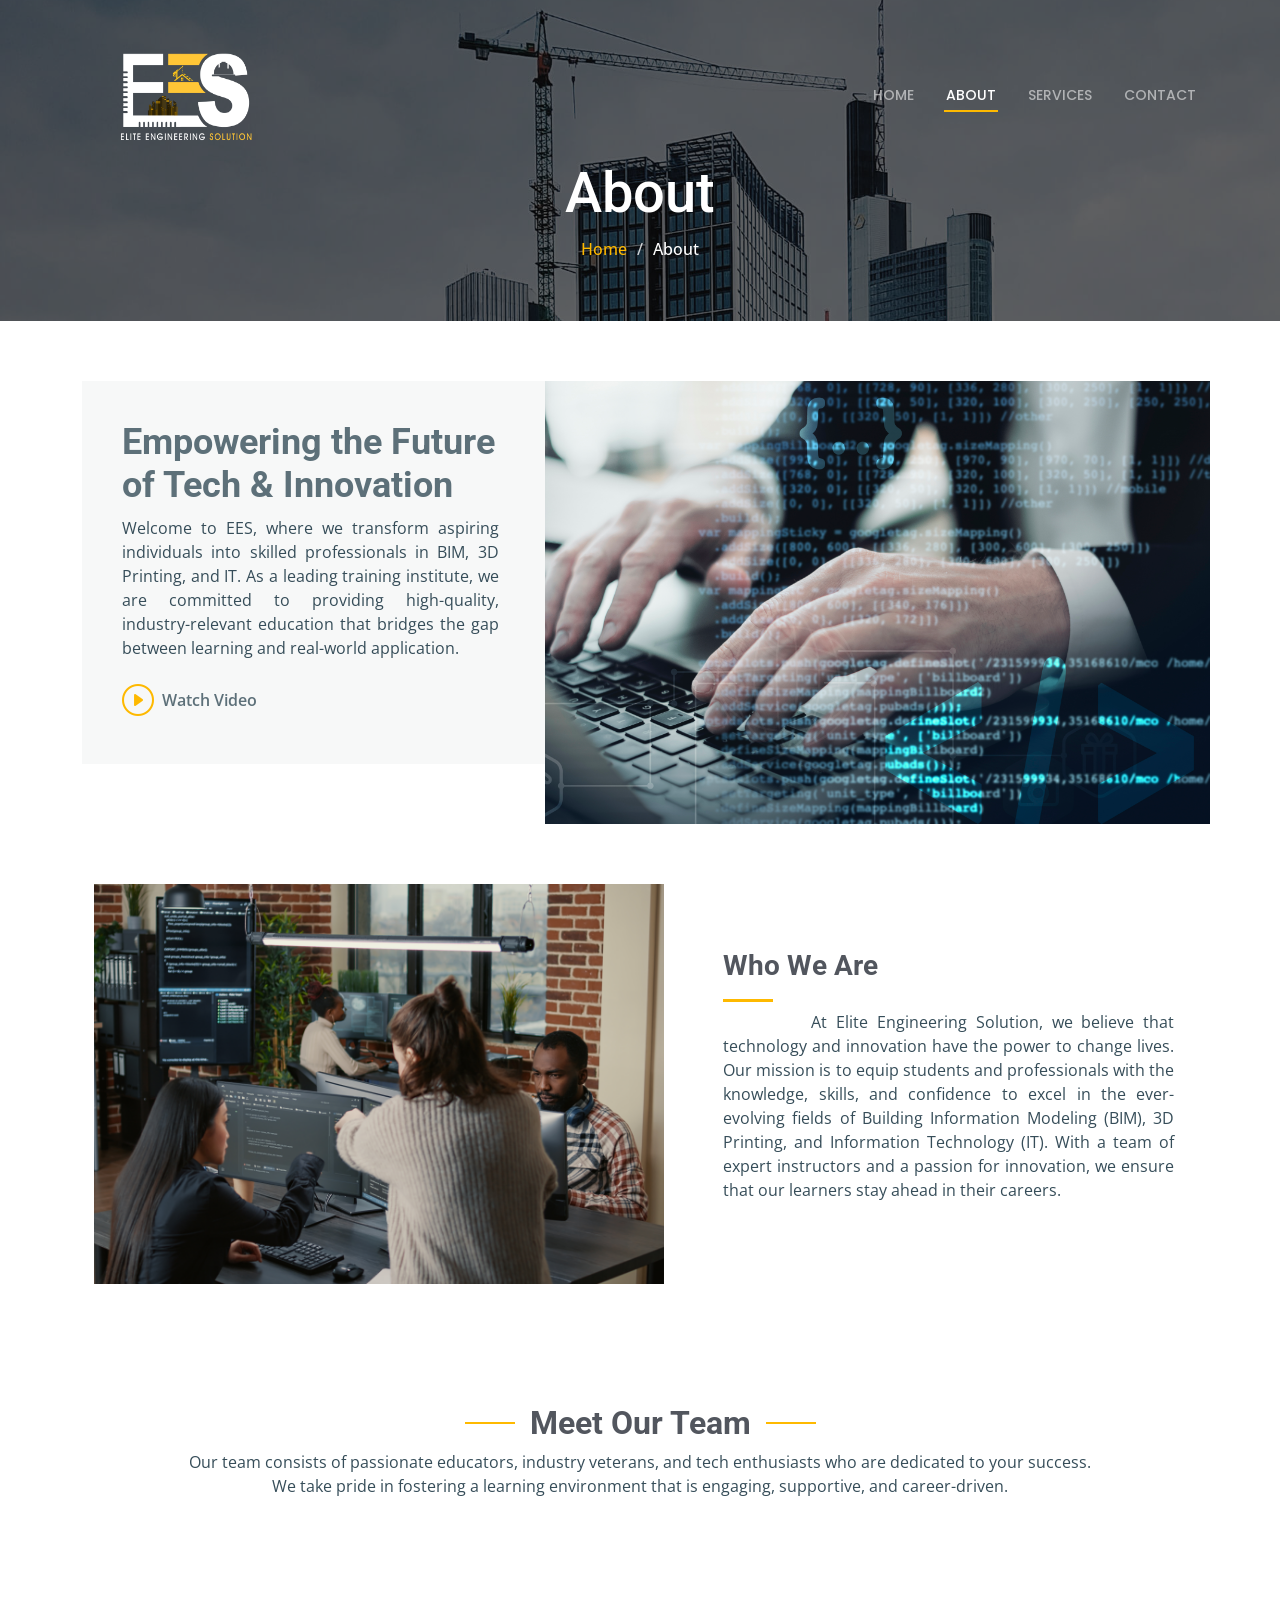
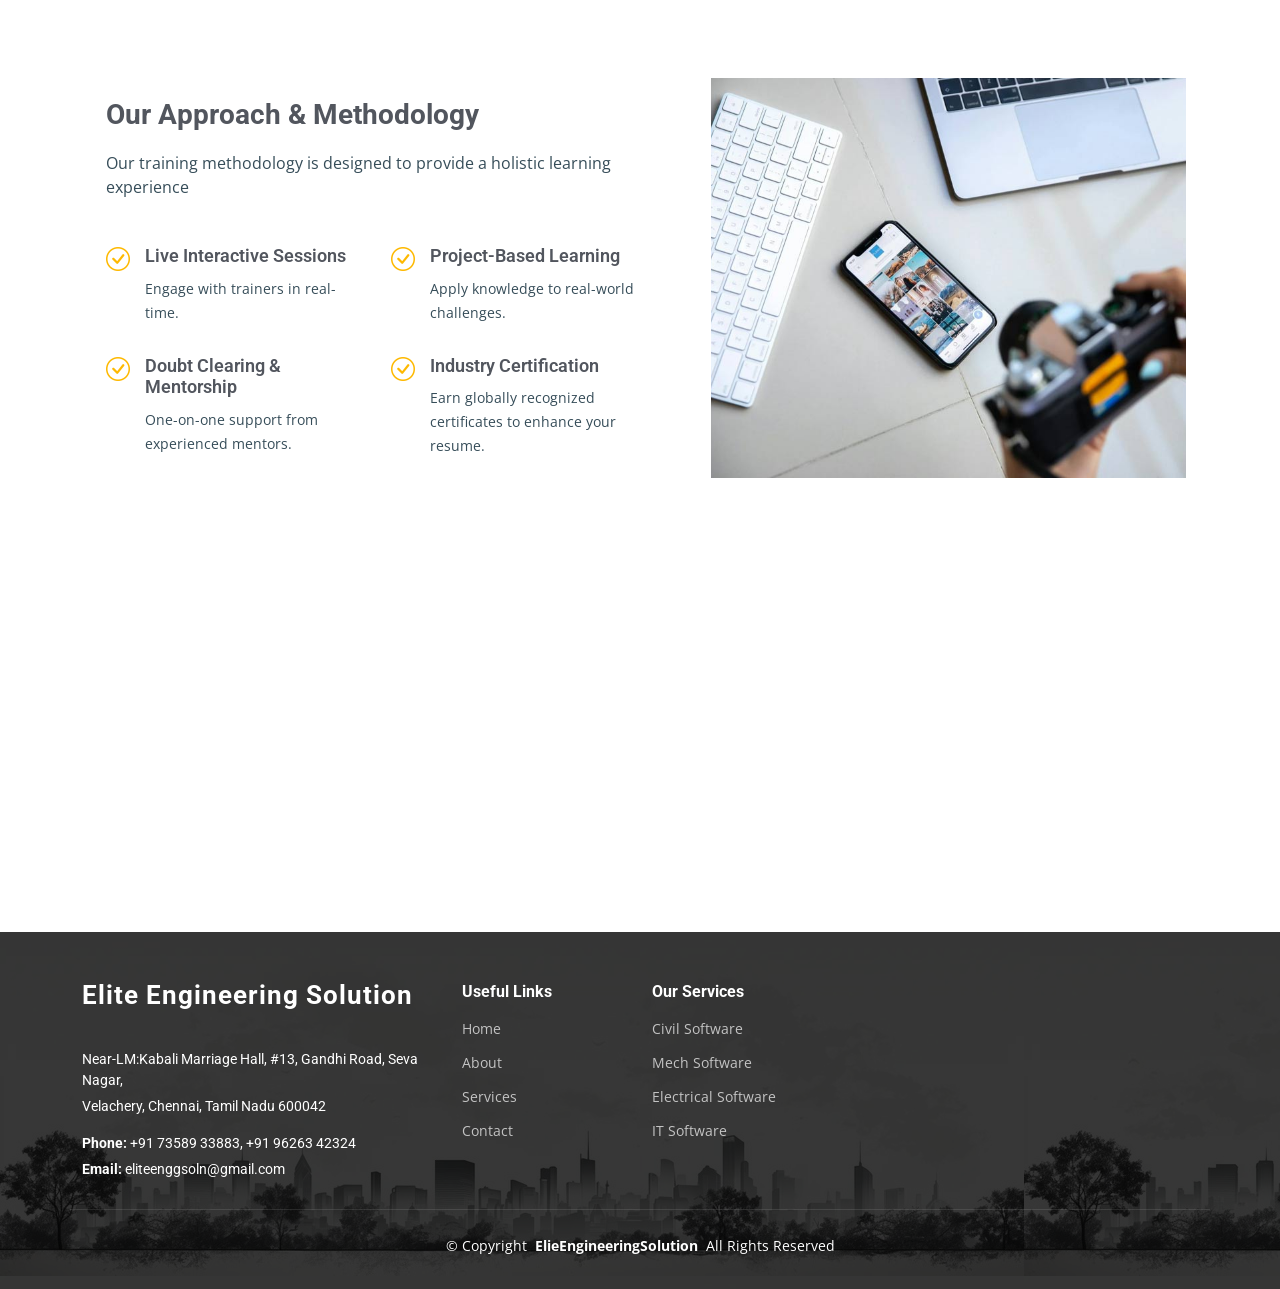
==== commit 26bc5426: "Code update" ====
--- a/about.html
+++ b/about.html
@@ -4,7 +4,7 @@
 <head>
   <meta charset="utf-8">
   <meta content="width=device-width, initial-scale=1.0" name="viewport">
-  <title>About - UpConstruction Bootstrap Template</title>
+  <title>Elite Engineering Solution</title>
   <meta name="description" content="">
   <meta name="keywords" content="">
 
@@ -42,10 +42,10 @@
   <header id="header" class="header d-flex align-items-center fixed-top">
     <div class="container-fluid container-xl position-relative d-flex align-items-center justify-content-between">
 
-      <a href="index.html" class="logo d-flex align-items-center">
+      <a href="index.html" class="">
         <!-- Uncomment the line below if you also wish to use an image logo -->
         <!-- <img src="assets/img/logo.png" alt=""> -->
-        <h1 class="sitename">UpConstruction</h1> <span>.</span>
+        <img src="Images/logo-1.png" alt="" style="width: 200px; height:150px !important;">
       </a>
 
       <nav id="navmenu" class="navmenu">
@@ -53,25 +53,6 @@
           <li><a href="index.html">Home</a></li>
           <li><a href="about.html" class="active">About</a></li>
           <li><a href="services.html">Services</a></li>
-          <li><a href="projects.html">Projects</a></li>
-          <li><a href="blog.html">Blog</a></li>
-          <li class="dropdown"><a href="#"><span>Dropdown</span> <i class="bi bi-chevron-down toggle-dropdown"></i></a>
-            <ul>
-              <li><a href="#">Dropdown 1</a></li>
-              <li class="dropdown"><a href="#"><span>Deep Dropdown</span> <i class="bi bi-chevron-down toggle-dropdown"></i></a>
-                <ul>
-                  <li><a href="#">Deep Dropdown 1</a></li>
-                  <li><a href="#">Deep Dropdown 2</a></li>
-                  <li><a href="#">Deep Dropdown 3</a></li>
-                  <li><a href="#">Deep Dropdown 4</a></li>
-                  <li><a href="#">Deep Dropdown 5</a></li>
-                </ul>
-              </li>
-              <li><a href="#">Dropdown 2</a></li>
-              <li><a href="#">Dropdown 3</a></li>
-              <li><a href="#">Dropdown 4</a></li>
-            </ul>
-          </li>
           <li><a href="contact.html">Contact</a></li>
         </ul>
         <i class="mobile-nav-toggle d-xl-none bi bi-list"></i>
@@ -102,42 +83,48 @@
 
         <div class="row position-relative">
 
-          <div class="col-lg-7 about-img" data-aos="zoom-out" data-aos-delay="200"><img src="assets/img/about.jpg"></div>
+          <div class="col-lg-7 about-img" data-aos="zoom-out" data-aos-delay="200"><img src="assets/img/empower.jpg"></div>
 
           <div class="col-lg-7" data-aos="fade-up" data-aos-delay="100">
-            <h2 class="inner-title">Consequatur eius et magnam</h2>
+            <!-- <h2 class="inner-title">Consequatur eius et magnam</h2> -->
             <div class="our-story">
-              <h4>Est 1988</h4>
-              <h3>Our Story</h3>
-              <p>Inventore aliquam beatae at et id alias. Ipsa dolores amet consequuntur minima quia maxime autem. Quidem id sed ratione. Tenetur provident autem in reiciendis rerum at dolor. Aliquam consectetur laudantium temporibus dicta minus dolor.</p>
-              <ul>
-                <li><i class="bi bi-check-circle"></i> <span>Ullamco laboris nisi ut aliquip ex ea commo</span></li>
-                <li><i class="bi bi-check-circle"></i> <span>Duis aute irure dolor in reprehenderit in</span></li>
-                <li><i class="bi bi-check-circle"></i> <span>Ullamco laboris nisi ut aliquip ex ea</span></li>
+              <!-- <h4>Est 1988</h4> -->
+              <h3>Empowering the Future of Tech & Innovation
+              </h3>
+              <p style="text-align: justify;">Welcome to EES, where we transform aspiring individuals into skilled professionals in BIM, 3D Printing, and IT. As a leading training institute, we are committed to providing high-quality, industry-relevant education that bridges the gap between learning and real-world application.</p>
+              <!-- <ul>
+                <li><i class="bi bi-check-circle"></i> <span>Building approval</span></li>
+                <li><i class="bi bi-check-circle"></i> <span>Architectural</span></li>
+                <li><i class="bi bi-check-circle"></i> <span>Structural</span></li>
+                <li><i class="bi bi-check-circle"></i> <span>3d elevation</span></li>
+                <li><i class="bi bi-check-circle"></i> <span>3d interior</span></li>
               </ul>
-              <p>Vitae autem velit excepturi fugit. Animi ad non. Eligendi et non nesciunt suscipit repellendus porro in quo eveniet. Molestias in maxime doloremque.</p>
+              <p>EES has completed several projects designed as per Indian as well as International codes
+                of practices
+                We are committed to complete our projects within stipulated time.</p> -->
 
               <div class="watch-video d-flex align-items-center position-relative">
                 <i class="bi bi-play-circle"></i>
-                <a href="https://www.youtube.com/watch?v=Y7f98aduVJ8" class="glightbox stretched-link">Watch Video</a>
-              </div>
-            </div>
-          </div>
-
-        </div>
-
-      </div>
-
-    </section><!-- /About Section -->
+                <a href="assets/video/watch-now.mp4" class="glightbox stretched-link" data-type="video">Watch Video</a>
+
+              </div>
+            </div>
+          </div>
+
+        </div>
+
+      </div>
+
+    </section>
 
     <!-- Stats Counter Section -->
-    <section id="stats-counter" class="stats-counter section">
-
-      <!-- Section Title -->
+    <!-- <section id="stats-counter" class="stats-counter section">
+
+      
       <div class="container section-title" data-aos="fade-up">
         <h2>Stats</h2>
         <p>Necessitatibus eius consequatur ex aliquid fuga eum quidem sint consectetur velit</p>
-      </div><!-- End Section Title -->
+      </div>
 
       <div class="container" data-aos="fade-up" data-aos-delay="100">
 
@@ -151,7 +138,7 @@
                 <p>Happy Clients</p>
               </div>
             </div>
-          </div><!-- End Stats Item -->
+          </div>
 
           <div class="col-lg-3 col-md-6">
             <div class="stats-item d-flex align-items-center w-100 h-100">
@@ -161,7 +148,7 @@
                 <p>Projects</p>
               </div>
             </div>
-          </div><!-- End Stats Item -->
+          </div>
 
           <div class="col-lg-3 col-md-6">
             <div class="stats-item d-flex align-items-center w-100 h-100">
@@ -171,7 +158,7 @@
                 <p>Hours Of Support</p>
               </div>
             </div>
-          </div><!-- End Stats Item -->
+          </div>
 
           <div class="col-lg-3 col-md-6">
             <div class="stats-item d-flex align-items-center w-100 h-100">
@@ -181,13 +168,13 @@
                 <p>Hard Workers</p>
               </div>
             </div>
-          </div><!-- End Stats Item -->
-
-        </div>
-
-      </div>
-
-    </section><!-- /Stats Counter Section -->
+          </div>
+
+        </div>
+
+      </div>
+
+    </section>/Stats Counter Section -->
 
     <!-- Alt Services Section -->
     <section id="alt-services" class="alt-services section">
@@ -195,19 +182,19 @@
       <div class="container">
 
         <div class="row justify-content-around gy-4">
-          <div class="features-image col-lg-6" data-aos="fade-up" data-aos-delay="100"><img src="assets/img/alt-services.jpg" alt=""></div>
+          <div class="features-image col-lg-6" data-aos="fade-up" data-aos-delay="100"><img src="assets/img/who-we-are.jpg" alt=""></div>
 
           <div class="col-lg-5 d-flex flex-column justify-content-center" data-aos="fade-up" data-aos-delay="200">
-            <h3>Enim quis est voluptatibus aliquid consequatur fugiat</h3>
-            <p>Esse voluptas cumque vel exercitationem. Reiciendis est hic accusamus. Non ipsam et sed minima temporibus laudantium. Soluta voluptate sed facere corporis dolores excepturi</p>
-
-            <div class="icon-box d-flex position-relative" data-aos="fade-up" data-aos-delay="300">
+            <h3>Who We Are</h3>
+            <p style="text-align: justify;">&nbsp;&nbsp;&nbsp;&nbsp;&nbsp;&nbsp;&nbsp;&nbsp;&nbsp;&nbsp;At Elite Engineering Solution, we believe that technology and innovation have the power to change lives. Our mission is to equip students and professionals with the knowledge, skills, and confidence to excel in the ever-evolving fields of Building Information Modeling (BIM), 3D Printing, and Information Technology (IT). With a team of expert instructors and a passion for innovation, we ensure that our learners stay ahead in their careers.</p>
+
+            <!-- <div class="icon-box d-flex position-relative" data-aos="fade-up" data-aos-delay="300">
               <i class="bi bi-easel flex-shrink-0"></i>
               <div>
                 <h4><a href="" class="stretched-link">Lorem Ipsum</a></h4>
                 <p>Voluptatum deleniti atque corrupti quos dolores et quas molestias excepturi sint occaecati cupiditate non provident</p>
               </div>
-            </div><!-- End Icon Box -->
+            </div>
 
             <div class="icon-box d-flex position-relative" data-aos="fade-up" data-aos-delay="400">
               <i class="bi bi-patch-check flex-shrink-0"></i>
@@ -215,7 +202,7 @@
                 <h4><a href="" class="stretched-link">Nemo Enim</a></h4>
                 <p>At vero eos et accusamus et iusto odio dignissimos ducimus qui blanditiis praesentium voluptatum deleniti atque</p>
               </div>
-            </div><!-- End Icon Box -->
+            </div>
 
             <div class="icon-box d-flex position-relative" data-aos="fade-up" data-aos-delay="500">
               <i class="bi bi-brightness-high flex-shrink-0"></i>
@@ -223,7 +210,7 @@
                 <h4><a href="" class="stretched-link">Dine Pad</a></h4>
                 <p>Explicabo est voluptatum asperiores consequatur magnam. Et veritatis odit. Sunt aut deserunt minus aut eligendi omnis</p>
               </div>
-            </div><!-- End Icon Box -->
+            </div>
 
             <div class="icon-box d-flex position-relative" data-aos="fade-up" data-aos-delay="600">
               <i class="bi bi-brightness-high flex-shrink-0"></i>
@@ -231,7 +218,7 @@
                 <h4><a href="" class="stretched-link">Tride clov</a></h4>
                 <p>Est voluptatem labore deleniti quis a delectus et. Saepe dolorem libero sit non aspernatur odit amet. Et eligendi</p>
               </div>
-            </div><!-- End Icon Box -->
+            </div> -->
 
           </div>
         </div>
@@ -239,6 +226,15 @@
       </div>
 
     </section><!-- /Alt Services Section -->
+
+    <section>
+      <div class="container section-title" data-aos="fade-up">
+        <h2>Meet Our Team</h2>
+        <p>Our team consists of passionate educators, industry veterans, and tech enthusiasts who are dedicated to your success. <br> We take pride in fostering a learning environment that is engaging, supportive, and career-driven.</p>
+      </div>
+    </section>
+
+    
 
     <!-- Alt Services 2 Section -->
     <section id="alt-services-2" class="alt-services-2 section">
@@ -248,40 +244,40 @@
         <div class="row justify-content-around gy-4">
 
           <div class="col-lg-6 d-flex flex-column justify-content-center order-2 order-lg-1" data-aos="fade-up" data-aos-delay="100">
-            <h3>Enim quis est voluptatibus aliquid consequatur</h3>
-            <p>Esse voluptas cumque vel exercitationem. Reiciendis est hic accusamus. Non ipsam et sed minima temporibus laudantium. Soluta voluptate sed facere corporis dolores excepturi</p>
+            <h3>Our Approach & Methodology</h3>
+            <p>Our training methodology is designed to provide a holistic learning experience</p>
 
             <div class="row">
 
               <div class="col-lg-6 icon-box d-flex">
-                <i class="bi bi-easel flex-shrink-0"></i>
+                <i class="bi bi-check-circle"></i> 
                 <div>
-                  <h4>Lorem Ipsum</h4>
-                  <p>Voluptatum deleniti atque corrupti quos dolores et quas molestias </p>
+                  <h4>Live Interactive Sessions</h4>
+                  <p>Engage with trainers in real-time.</p>
                 </div>
               </div><!-- End Icon Box -->
 
               <div class="col-lg-6 icon-box d-flex">
-                <i class="bi bi-patch-check flex-shrink-0"></i>
+                <i class="bi bi-check-circle"></i>
                 <div>
-                  <h4>Nemo Enim</h4>
-                  <p>At vero eos et accusamus et iusto odio dignissimos ducimus qui blanditiise</p>
+                  <h4>Project-Based Learning</h4>
+                  <p>Apply knowledge to real-world challenges.</p>
                 </div>
               </div><!-- End Icon Box -->
 
               <div class="col-lg-6 icon-box d-flex">
-                <i class="bi bi-brightness-high flex-shrink-0"></i>
+                <i class="bi bi-check-circle"></i>
                 <div>
-                  <h4>Dine Pad</h4>
-                  <p>Explicabo est voluptatum asperiores consequatur magnam. Et veritatis odit</p>
+                  <h4>Doubt Clearing & Mentorship</h4>
+                  <p>One-on-one support from experienced mentors.</p>
                 </div>
               </div><!-- End Icon Box -->
 
               <div class="col-lg-6 icon-box d-flex">
-                <i class="bi bi-brightness-high flex-shrink-0"></i>
+                <i class="bi bi-check-circle"></i>
                 <div>
-                  <h4>Tride clov</h4>
-                  <p>Est voluptatem labore deleniti quis a delectus et. Saepe dolorem libero sit</p>
+                  <h4>Industry Certification</h4>
+                  <p>Earn globally recognized certificates to enhance your resume.</p>
                 </div>
               </div><!-- End Icon Box -->
 
@@ -299,16 +295,20 @@
 
     </section><!-- /Alt Services 2 Section -->
 
+    <section>
+      <div class="container section-title" data-aos="fade-up">
+        <h2>Join Us Today</h2>
+        <p>Are you ready to take the next step in your career? Whether you're a beginner looking to enter the BIM, 3D Printing, or <br> IT industries, or a professional aiming to upskill, we have the right course for you.</p>
+      </div>
+    </section>
+
     <!-- Team Section -->
-    <section id="team" class="team section">
+    <!-- <section id="team" class="team section"> -->
 
       <!-- Section Title -->
-      <div class="container section-title" data-aos="fade-up">
-        <h2>Team</h2>
-        <p>Necessitatibus eius consequatur ex aliquid fuga eum quidem sint consectetur velit</p>
-      </div><!-- End Section Title -->
-
-      <div class="container">
+      <!-- End Section Title -->
+
+      <!-- <div class="container">
 
         <div class="row gy-5">
 
@@ -327,7 +327,7 @@
               <span>Chief Executive Officer</span>
               <p>Aliquam iure quaerat voluptatem praesentium possimus unde laudantium vel dolorum distinctio dire flow</p>
             </div>
-          </div><!-- End Team Member -->
+          </div>
 
           <div class="col-lg-4 col-md-6 member" data-aos="fade-up" data-aos-delay="200">
             <div class="member-img">
@@ -344,7 +344,7 @@
               <span>Product Manager</span>
               <p>Labore ipsam sit consequatur exercitationem rerum laboriosam laudantium aut quod dolores exercitationem ut</p>
             </div>
-          </div><!-- End Team Member -->
+          </div>
 
           <div class="col-lg-4 col-md-6 member" data-aos="fade-up" data-aos-delay="300">
             <div class="member-img">
@@ -361,7 +361,7 @@
               <span>CTO</span>
               <p>Illum minima ea autem doloremque ipsum quidem quas aspernatur modi ut praesentium vel tque sed facilis at qui</p>
             </div>
-          </div><!-- End Team Member -->
+          </div>
 
           <div class="col-lg-4 col-md-6 member" data-aos="fade-up" data-aos-delay="400">
             <div class="member-img">
@@ -378,7 +378,7 @@
               <span>Accountant</span>
               <p>Magni voluptatem accusamus assumenda cum nisi aut qui dolorem voluptate sed et veniam quasi quam consectetur</p>
             </div>
-          </div><!-- End Team Member -->
+          </div>
 
           <div class="col-lg-4 col-md-6 member" data-aos="fade-up" data-aos-delay="500">
             <div class="member-img">
@@ -395,7 +395,7 @@
               <span>Marketing</span>
               <p>Qui consequuntur quos accusamus magnam quo est molestiae eius laboriosam sunt doloribus quia impedit laborum velit</p>
             </div>
-          </div><!-- End Team Member -->
+          </div>
 
           <div class="col-lg-4 col-md-6 member" data-aos="fade-up" data-aos-delay="600">
             <div class="member-img">
@@ -412,11 +412,11 @@
               <span>Operation</span>
               <p>Sint sint eveniet explicabo amet consequatur nesciunt error enim rerum earum et omnis fugit eligendi cupiditate vel</p>
             </div>
-          </div><!-- End Team Member -->
-
-        </div>
-
-      </div>
+          </div>
+
+        </div>
+
+      </div> -->
 
     </section><!-- /Team Section -->
 
@@ -424,12 +424,9 @@
     <section id="testimonials" class="testimonials section">
 
       <!-- Section Title -->
-      <div class="container section-title" data-aos="fade-up">
-        <h2>Testimonials</h2>
-        <p>Necessitatibus eius consequatur ex aliquid fuga eum quidem sint consectetur velit</p>
-      </div><!-- End Section Title -->
-
-      <div class="container" data-aos="fade-up" data-aos-delay="100">
+      
+
+      <!-- <div class="container" data-aos="fade-up" data-aos-delay="100">
 
         <div class="swiper init-swiper">
           <script type="application/json" class="swiper-config">
@@ -475,7 +472,7 @@
                   </p>
                 </div>
               </div>
-            </div><!-- End testimonial item -->
+            </div>
 
             <div class="swiper-slide">
               <div class="testimonial-wrap">
@@ -493,7 +490,7 @@
                   </p>
                 </div>
               </div>
-            </div><!-- End testimonial item -->
+            </div>
 
             <div class="swiper-slide">
               <div class="testimonial-wrap">
@@ -511,7 +508,7 @@
                   </p>
                 </div>
               </div>
-            </div><!-- End testimonial item -->
+            </div>
 
             <div class="swiper-slide">
               <div class="testimonial-wrap">
@@ -529,7 +526,7 @@
                   </p>
                 </div>
               </div>
-            </div><!-- End testimonial item -->
+            </div>
 
             <div class="swiper-slide">
               <div class="testimonial-wrap">
@@ -547,13 +544,13 @@
                   </p>
                 </div>
               </div>
-            </div><!-- End testimonial item -->
+            </div>
 
           </div>
           <div class="swiper-pagination"></div>
         </div>
 
-      </div>
+      </div> -->
 
     </section><!-- /Testimonials Section -->
 
@@ -565,45 +562,43 @@
       <div class="row gy-4">
         <div class="col-lg-4 col-md-6 footer-about">
           <a href="index.html" class="logo d-flex align-items-center">
-            <span class="sitename">UpConstruction</span>
+            <span class="sitename">Elite Engineering Solution</span>
           </a>
           <div class="footer-contact pt-3">
-            <p>A108 Adam Street</p>
-            <p>New York, NY 535022</p>
-            <p class="mt-3"><strong>Phone:</strong> <span>+1 5589 55488 55</span></p>
-            <p><strong>Email:</strong> <span>info@example.com</span></p>
-          </div>
-          <div class="social-links d-flex mt-4">
+            <p>Near-LM:Kabali Marriage Hall, #13, Gandhi Road, Seva Nagar,</p>
+            <p>Velachery, Chennai, Tamil Nadu 600042</p>
+            <p class="mt-3"><strong>Phone:</strong> <span>+91 73589 33883, +91 96263 42324</span></p>
+            <p><strong>Email:</strong> <span>eliteenggsoln@gmail.com</span></p>
+          </div>
+          <!-- <div class="social-links d-flex mt-4">
             <a href=""><i class="bi bi-twitter-x"></i></a>
             <a href=""><i class="bi bi-facebook"></i></a>
             <a href=""><i class="bi bi-instagram"></i></a>
             <a href=""><i class="bi bi-linkedin"></i></a>
-          </div>
+          </div> -->
         </div>
 
         <div class="col-lg-2 col-md-3 footer-links">
           <h4>Useful Links</h4>
           <ul>
-            <li><a href="#">Home</a></li>
-            <li><a href="#">About us</a></li>
-            <li><a href="#">Services</a></li>
-            <li><a href="#">Terms of service</a></li>
-            <li><a href="#">Privacy policy</a></li>
+            <li><a href="index.html">Home</a></li>
+            <li><a href="about.html">About</a></li>
+            <li><a href="services.html">Services</a></li>
+            <li><a href="contact.html">Contact</a></li>
           </ul>
         </div>
 
         <div class="col-lg-2 col-md-3 footer-links">
           <h4>Our Services</h4>
           <ul>
-            <li><a href="#">Web Design</a></li>
-            <li><a href="#">Web Development</a></li>
-            <li><a href="#">Product Management</a></li>
-            <li><a href="#">Marketing</a></li>
-            <li><a href="#">Graphic Design</a></li>
+            <li><a href="services.html">Civil Software</a></li>
+            <li><a href="services.html">Mech Software</a></li>
+            <li><a href="services.html">Electrical Software</a></li>
+            <li><a href="services.html">IT Software</a></li>
           </ul>
         </div>
 
-        <div class="col-lg-2 col-md-3 footer-links">
+        <!-- <div class="col-lg-2 col-md-3 footer-links">
           <h4>Hic solutasetp</h4>
           <ul>
             <li><a href="#">Molestiae accusamus iure</a></li>
@@ -623,19 +618,19 @@
             <li><a href="#">Trodelas</a></li>
             <li><a href="#">Flexo</a></li>
           </ul>
-        </div>
+        </div> -->
 
       </div>
     </div>
 
     <div class="container copyright text-center mt-4">
-      <p>© <span>Copyright</span> <strong class="px-1 sitename">UpConstruction</strong> <span>All Rights Reserved</span></p>
+      <p>© <span>Copyright</span> <strong class="px-1 sitename">ElieEngineeringSolution</strong> <span>All Rights Reserved</span></p>
       <div class="credits">
         <!-- All the links in the footer should remain intact. -->
         <!-- You can delete the links only if you've purchased the pro version. -->
         <!-- Licensing information: https://bootstrapmade.com/license/ -->
         <!-- Purchase the pro version with working PHP/AJAX contact form: [buy-url] -->
-        Designed by <a href="https://bootstrapmade.com/">BootstrapMade</a>
+        <!-- Designed by <a href="https://bootstrapmade.com/">BootstrapMade</a> -->
       </div>
     </div>
 
@@ -659,6 +654,12 @@
 
   <!-- Main JS File -->
   <script src="assets/js/main.js"></script>
+  <script>
+    const lightbox = GLightbox({
+        selector: '.glightbox',
+    });
+</script>
+
 
 </body>
 
--- a/assets/css/main.css
+++ b/assets/css/main.css
@@ -179,10 +179,10 @@
 /* Global Header on Scroll
 ------------------------------*/
 .scrolled .header {
-  --background-color: rgba(255, 255, 255, 0.95);
+  --background-color: rgba(0, 0, 0, 0.523);
   --heading-color: #3c3c3c;
-  --nav-color: #3c3c3c;
-  --nav-hover-color: #3c3c3c;
+  --nav-color: #e3e3e3;
+  --nav-hover-color: #e3e3e3;
 }
 
 /*--------------------------------------------------------------
@@ -454,8 +454,8 @@
 .footer {
   color: var(--default-color);
   background-color: var(--background-color);
-  background: url("../img/footer-bg.jpg") top center no-repeat;
-  background-size: cover;
+  background: url("../img/fot-1.jpeg") ;
+  /* background-size: cover; */
   font-size: 14px;
   position: relative;
 }
@@ -792,7 +792,7 @@
 .hero .info h2 {
   margin-bottom: 30px;
   padding-bottom: 30px;
-  font-size: 56px;
+  font-size: 52px;
   font-weight: 700;
   position: relative;
 }
@@ -1156,7 +1156,6 @@
 .alt-services h3 {
   font-size: 28px;
   font-weight: 700;
-  margin-bottom: 20px;
   padding-bottom: 20px;
   position: relative;
 }
@@ -1184,8 +1183,9 @@
   justify-content: center;
   margin-right: 25px;
   font-size: 28px;
-  width: 56px;
-  height: 56px;
+  width: 60px;
+  height: auto;
+  padding: 4px;
   border-radius: 4px;
   line-height: 0;
   box-shadow: 0px 2px 30px rgba(0, 0, 0, 0.1);
@@ -1199,11 +1199,8 @@
 
 .alt-services .icon-box h4 {
   font-weight: 700;
-  margin-bottom: 10px;
+  margin-bottom: 30px;
   font-size: 18px;
-}
-
-.alt-services .icon-box h4 a {
   color: var(--heading-color);
   transition: 0.3s;
 }
@@ -1455,13 +1452,17 @@
 .testimonials .testimonial-item h3 {
   font-size: 18px;
   font-weight: bold;
-  margin: 10px 0 5px 0;
+  /* margin: 10px 0 5px 0; */
 }
 
 .testimonials .testimonial-item h4 {
   color: color-mix(in srgb, var(--default-color), transparent 50%);
   font-size: 14px;
   margin: 0;
+}
+
+.container .section-title{
+  margin-top: 300px;
 }
 
 .testimonials .testimonial-item .stars {
@@ -2865,4 +2866,4 @@
   padding-left: 5px;
   color: color-mix(in srgb, var(--default-color), transparent 60%);
   font-size: 14px;
-}+}
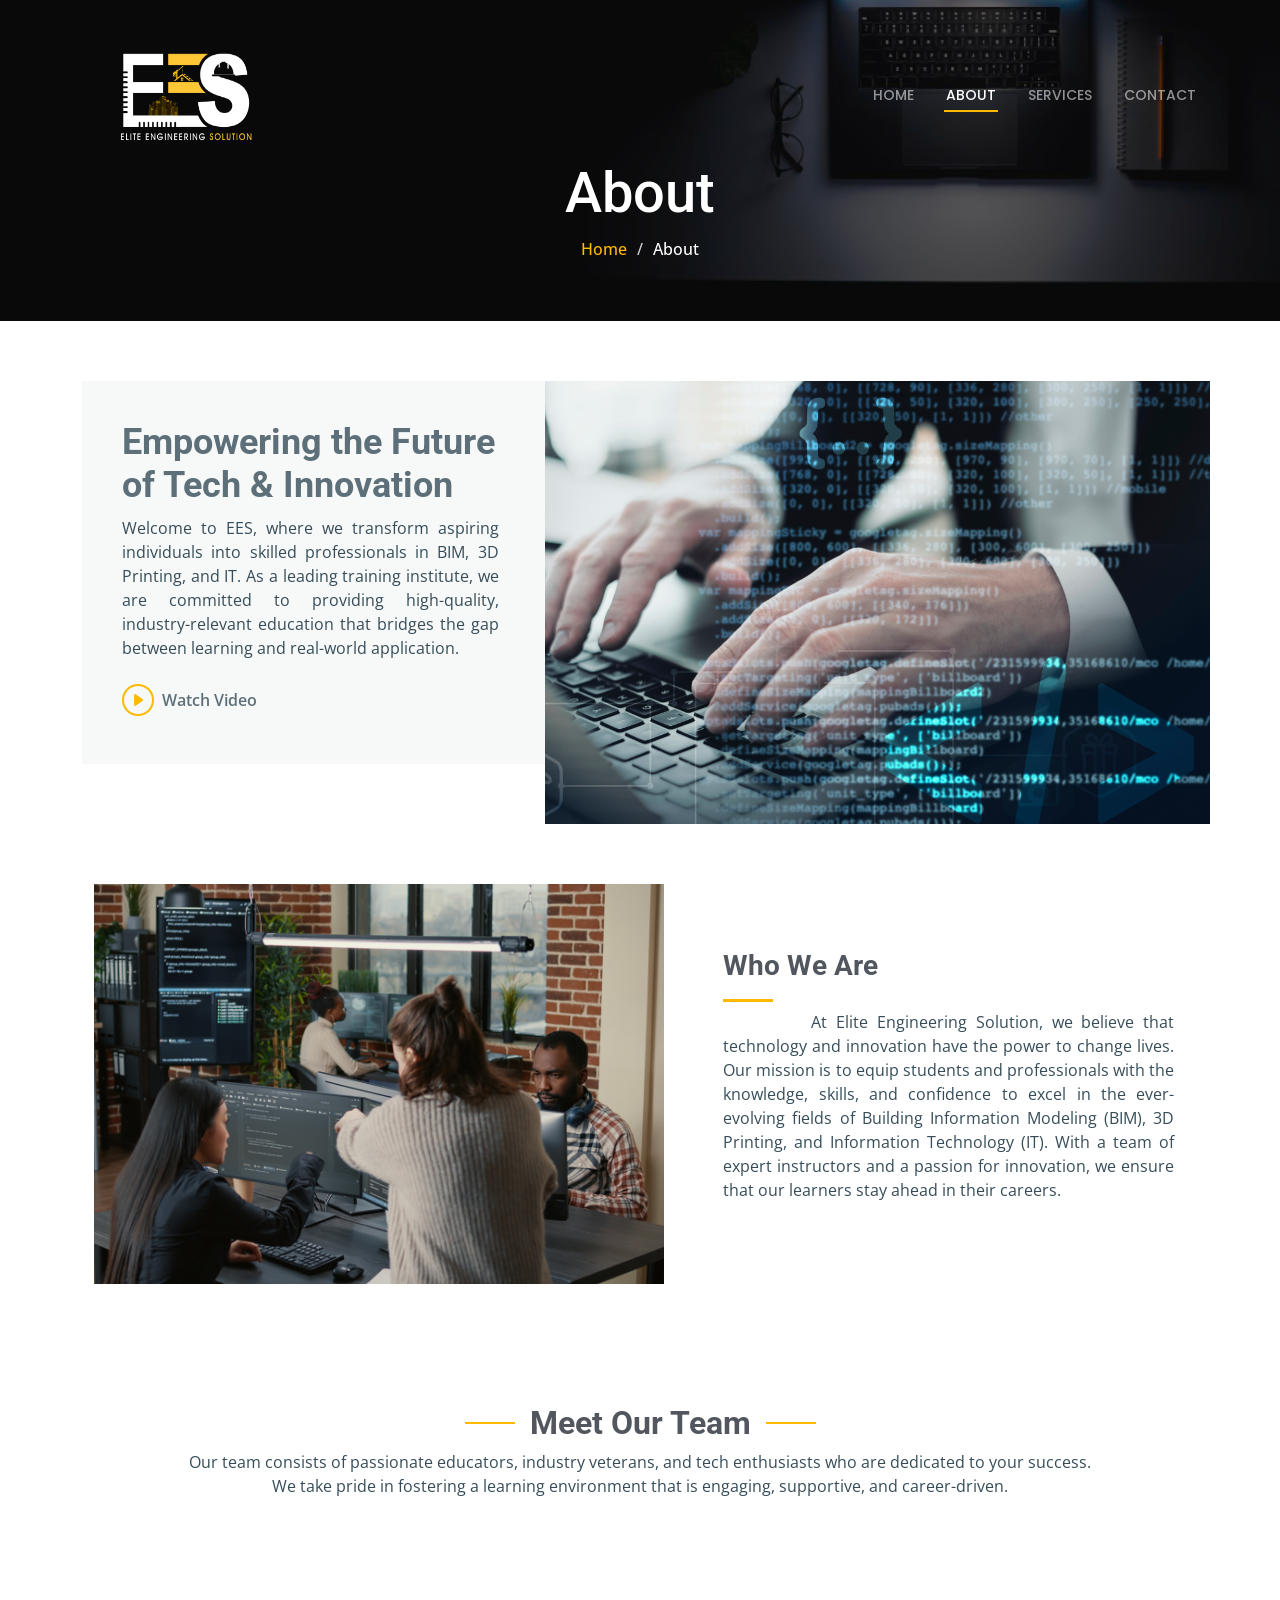
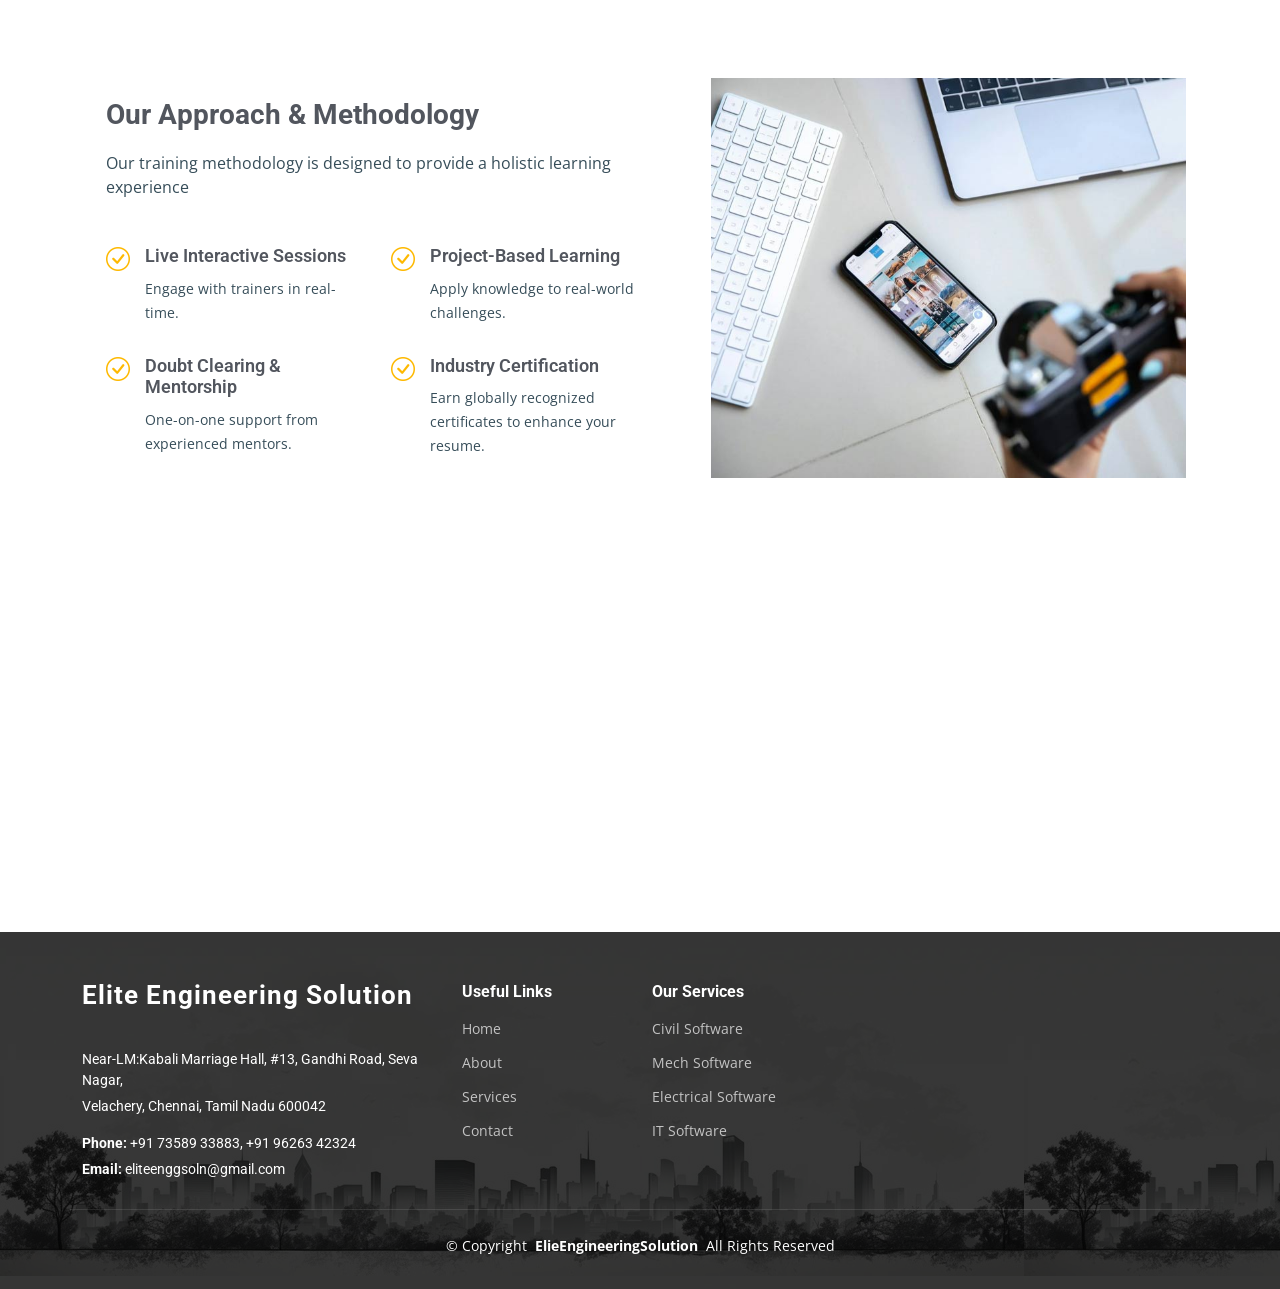
==== commit 235fe1b8: "final update" ====
--- a/about.html
+++ b/about.html
@@ -64,7 +64,7 @@
   <main class="main">
 
     <!-- Page Title -->
-    <div class="page-title dark-background" style="background-image: url(assets/img/page-title-bg.jpg);">
+    <div class="page-title dark-background" style="background-image: url(assets/img/ab.jpg);">
       <div class="container position-relative">
         <h1>About</h1>
         <nav class="breadcrumbs">
--- a/assets/css/main.css
+++ b/assets/css/main.css
@@ -1002,7 +1002,7 @@
   color: color-mix(in srgb, var(--default-color), transparent 70%);
 }
 
-.get-started .php-email-form button[type=submit] {
+.get-started .php-email-form p[type=submit] {
   color: var(--contrast-color);
   background: var(--accent-color);
   border: 0;
@@ -1011,7 +1011,7 @@
   border-radius: 4px;
 }
 
-.get-started .php-email-form button[type=submit]:hover {
+.get-started .php-email-form p[type=submit]:hover {
   background: color-mix(in srgb, var(--accent-color), transparent 20%);
 }
 
@@ -2672,7 +2672,7 @@
   color: color-mix(in srgb, var(--default-color), transparent 70%);
 }
 
-.contact .php-email-form button[type=submit] {
+.contact .php-email-form p[type=submit] {
   color: var(--contrast-color);
   background: var(--accent-color);
   border: 0;
@@ -2681,7 +2681,7 @@
   border-radius: 50px;
 }
 
-.contact .php-email-form button[type=submit]:hover {
+.contact .php-email-form p[type=submit]:hover {
   background: color-mix(in srgb, var(--accent-color), transparent 20%);
 }
 
